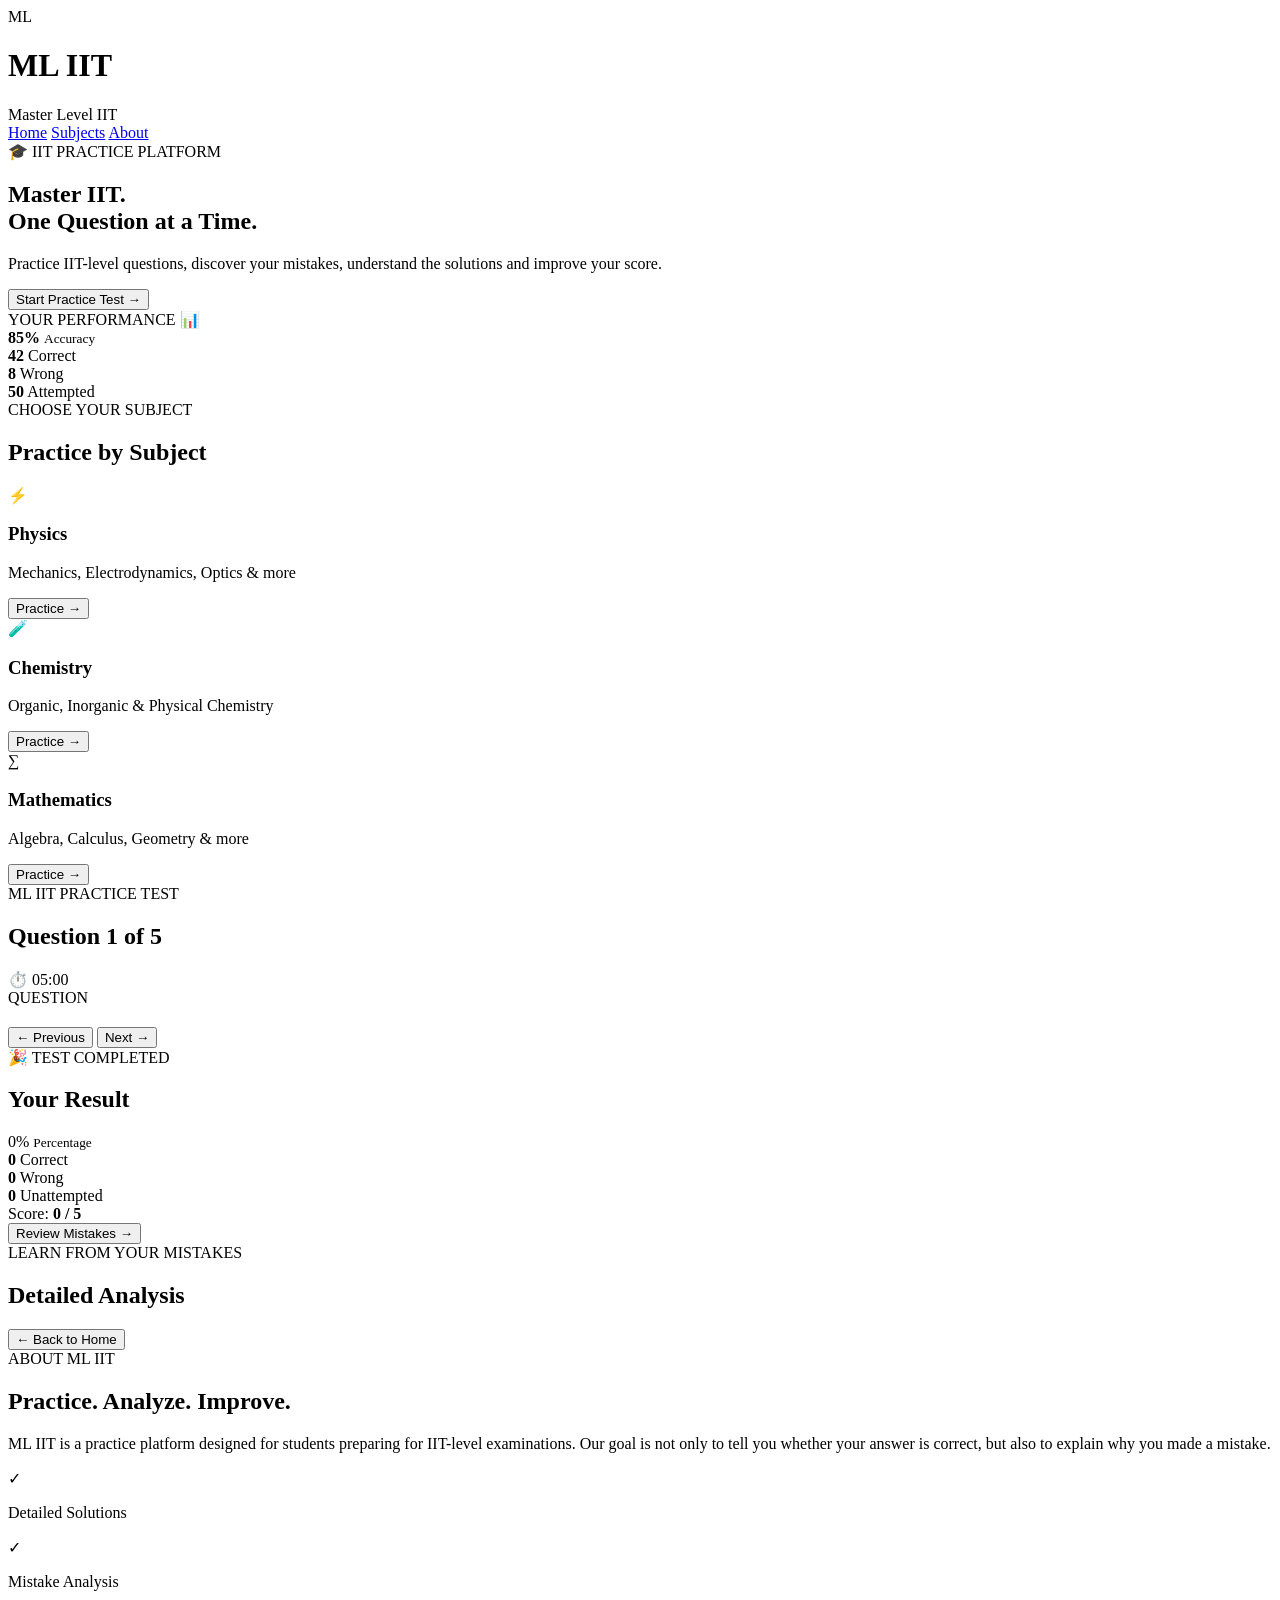
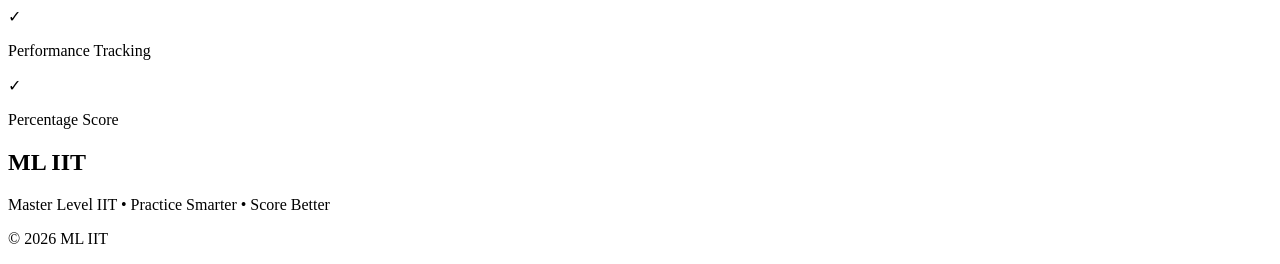
==== index.html @ 96965395 "Create index.html" ====
<!DOCTYPE html>
<html lang="en">
<head>
    <meta charset="UTF-8">
    <meta name="viewport" content="width=device-width, initial-scale=1.0">
    <title>ML IIT - Master Level IIT</title>
    <link rel="stylesheet" href="style.css">
</head>

<body>

<header>
    <div class="logo">
        <div class="logo-icon">ML</div>
        <div>
            <h1>ML IIT</h1>
            <span>Master Level IIT</span>
        </div>
    </div>

    <nav>
        <a href="#home">Home</a>
        <a href="#subjects">Subjects</a>
        <a href="#about">About</a>
    </nav>
</header>

<main>

    <!-- HOME -->
    <section id="home" class="hero">
        <div class="hero-text">
            <span class="badge">🎓 IIT PRACTICE PLATFORM</span>

            <h2>Master IIT.<br><span>One Question at a Time.</span></h2>

            <p>
                Practice IIT-level questions, discover your mistakes,
                understand the solutions and improve your score.
            </p>

            <button onclick="startTest()">Start Practice Test →</button>
        </div>

        <div class="hero-card">
            <div class="card-top">
                <span>YOUR PERFORMANCE</span>
                <span>📊</span>
            </div>

            <div class="score-circle">
                <strong>85%</strong>
                <small>Accuracy</small>
            </div>

            <div class="stats">
                <div>
                    <b>42</b>
                    <span>Correct</span>
                </div>
                <div>
                    <b>8</b>
                    <span>Wrong</span>
                </div>
                <div>
                    <b>50</b>
                    <span>Attempted</span>
                </div>
            </div>
        </div>
    </section>

    <!-- SUBJECTS -->
    <section id="subjects">
        <div class="section-title">
            <span>CHOOSE YOUR SUBJECT</span>
            <h2>Practice by Subject</h2>
        </div>

        <div class="subjects">

            <div class="subject-card physics" onclick="startTest()">
                <div class="subject-icon">⚡</div>
                <h3>Physics</h3>
                <p>Mechanics, Electrodynamics, Optics & more</p>
                <button>Practice →</button>
            </div>

            <div class="subject-card chemistry" onclick="startTest()">
                <div class="subject-icon">🧪</div>
                <h3>Chemistry</h3>
                <p>Organic, Inorganic & Physical Chemistry</p>
                <button>Practice →</button>
            </div>

            <div class="subject-card mathematics" onclick="startTest()">
                <div class="subject-icon">∑</div>
                <h3>Mathematics</h3>
                <p>Algebra, Calculus, Geometry & more</p>
                <button>Practice →</button>
            </div>

        </div>
    </section>

    <!-- TEST -->
    <section id="test" class="test-section hidden">

        <div class="test-header">
            <div>
                <span>ML IIT PRACTICE TEST</span>
                <h2 id="questionNumber">Question 1 of 5</h2>
            </div>

            <div class="timer">
                ⏱️ <span id="timer">05:00</span>
            </div>
        </div>

        <div class="progress">
            <div id="progressBar"></div>
        </div>

        <div class="question-box">

            <span class="question-tag">QUESTION</span>

            <h2 id="questionText"></h2>

            <div id="options"></div>

            <div class="test-buttons">
                <button id="previousBtn" onclick="previousQuestion()">
                    ← Previous
                </button>

                <button id="nextBtn" onclick="nextQuestion()">
                    Next →
                </button>
            </div>

        </div>

    </section>

    <!-- RESULT -->
    <section id="result" class="result-section hidden">

        <div class="result-card">

            <span class="badge">🎉 TEST COMPLETED</span>

            <h2>Your Result</h2>

            <div class="percentage">
                <span id="percentage">0%</span>
                <small>Percentage</small>
            </div>

            <div class="result-stats">

                <div class="correct">
                    <strong id="correctCount">0</strong>
                    <span>Correct</span>
                </div>

                <div class="wrong">
                    <strong id="wrongCount">0</strong>
                    <span>Wrong</span>
                </div>

                <div class="unattempted">
                    <strong id="unattemptedCount">0</strong>
                    <span>Unattempted</span>
                </div>

            </div>

            <div class="score">
                Score: <strong id="score">0 / 5</strong>
            </div>

            <button onclick="showReview()">Review Mistakes →</button>

        </div>

    </section>

    <!-- REVIEW -->
    <section id="review" class="review-section hidden">

        <div class="section-title">
            <span>LEARN FROM YOUR MISTAKES</span>
            <h2>Detailed Analysis</h2>
        </div>

        <div id="reviewContainer"></div>

        <button class="home-button" onclick="goHome()">
            ← Back to Home
        </button>

    </section>

    <!-- ABOUT -->
    <section id="about">

        <div class="about-box">

            <span class="badge">ABOUT ML IIT</span>

            <h2>Practice. Analyze. Improve.</h2>

            <p>
                ML IIT is a practice platform designed for students
                preparing for IIT-level examinations. Our goal is not
                only to tell you whether your answer is correct,
                but also to explain why you made a mistake.
            </p>

            <div class="features">

                <div>
                    <span>✓</span>
                    <p>Detailed Solutions</p>
                </div>

                <div>
                    <span>✓</span>
                    <p>Mistake Analysis</p>
                </div>

                <div>
                    <span>✓</span>
                    <p>Performance Tracking</p>
                </div>

                <div>
                    <span>✓</span>
                    <p>Percentage Score</p>
                </div>

            </div>

        </div>

    </section>

</main>

<footer>
    <h2>ML IIT</h2>
    <p>Master Level IIT • Practice Smarter • Score Better</p>
    <p>© 2026 ML IIT</p>
</footer>

<script src="script.js"></script>

</body>
</html>
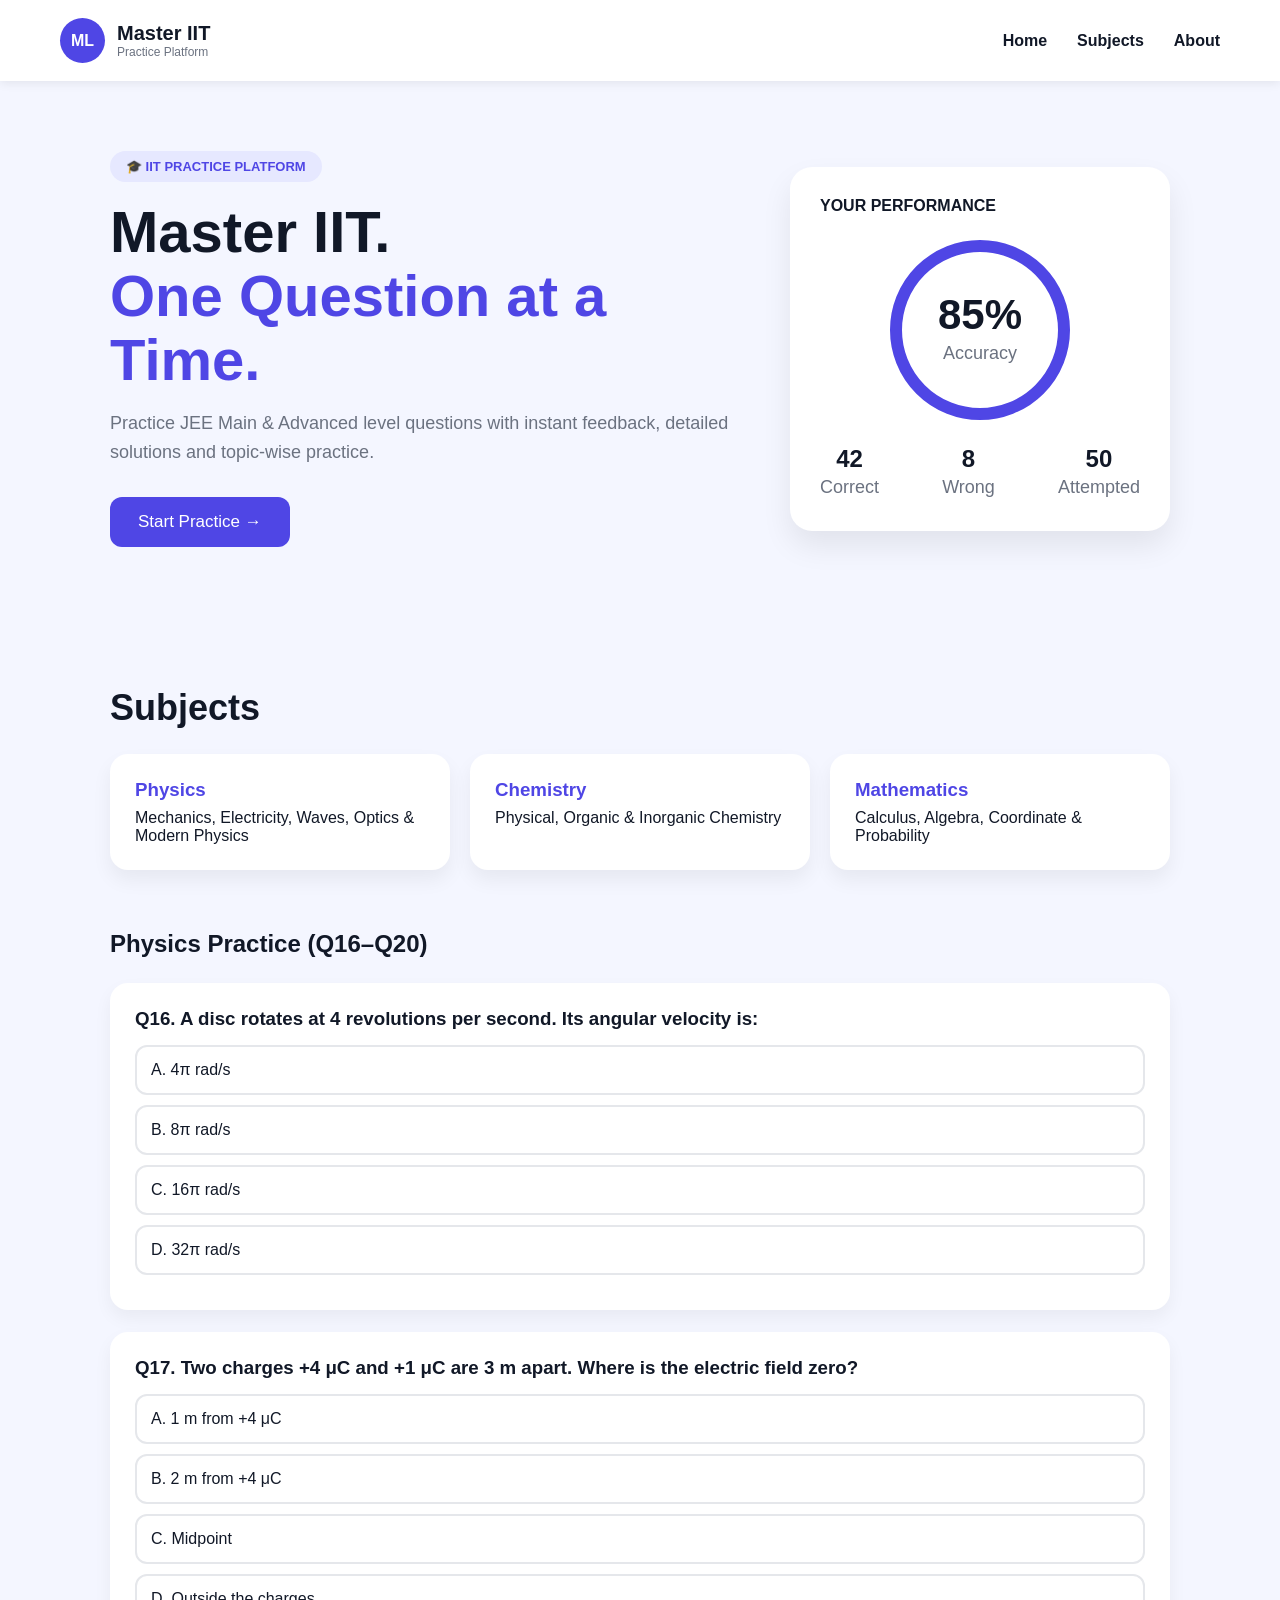
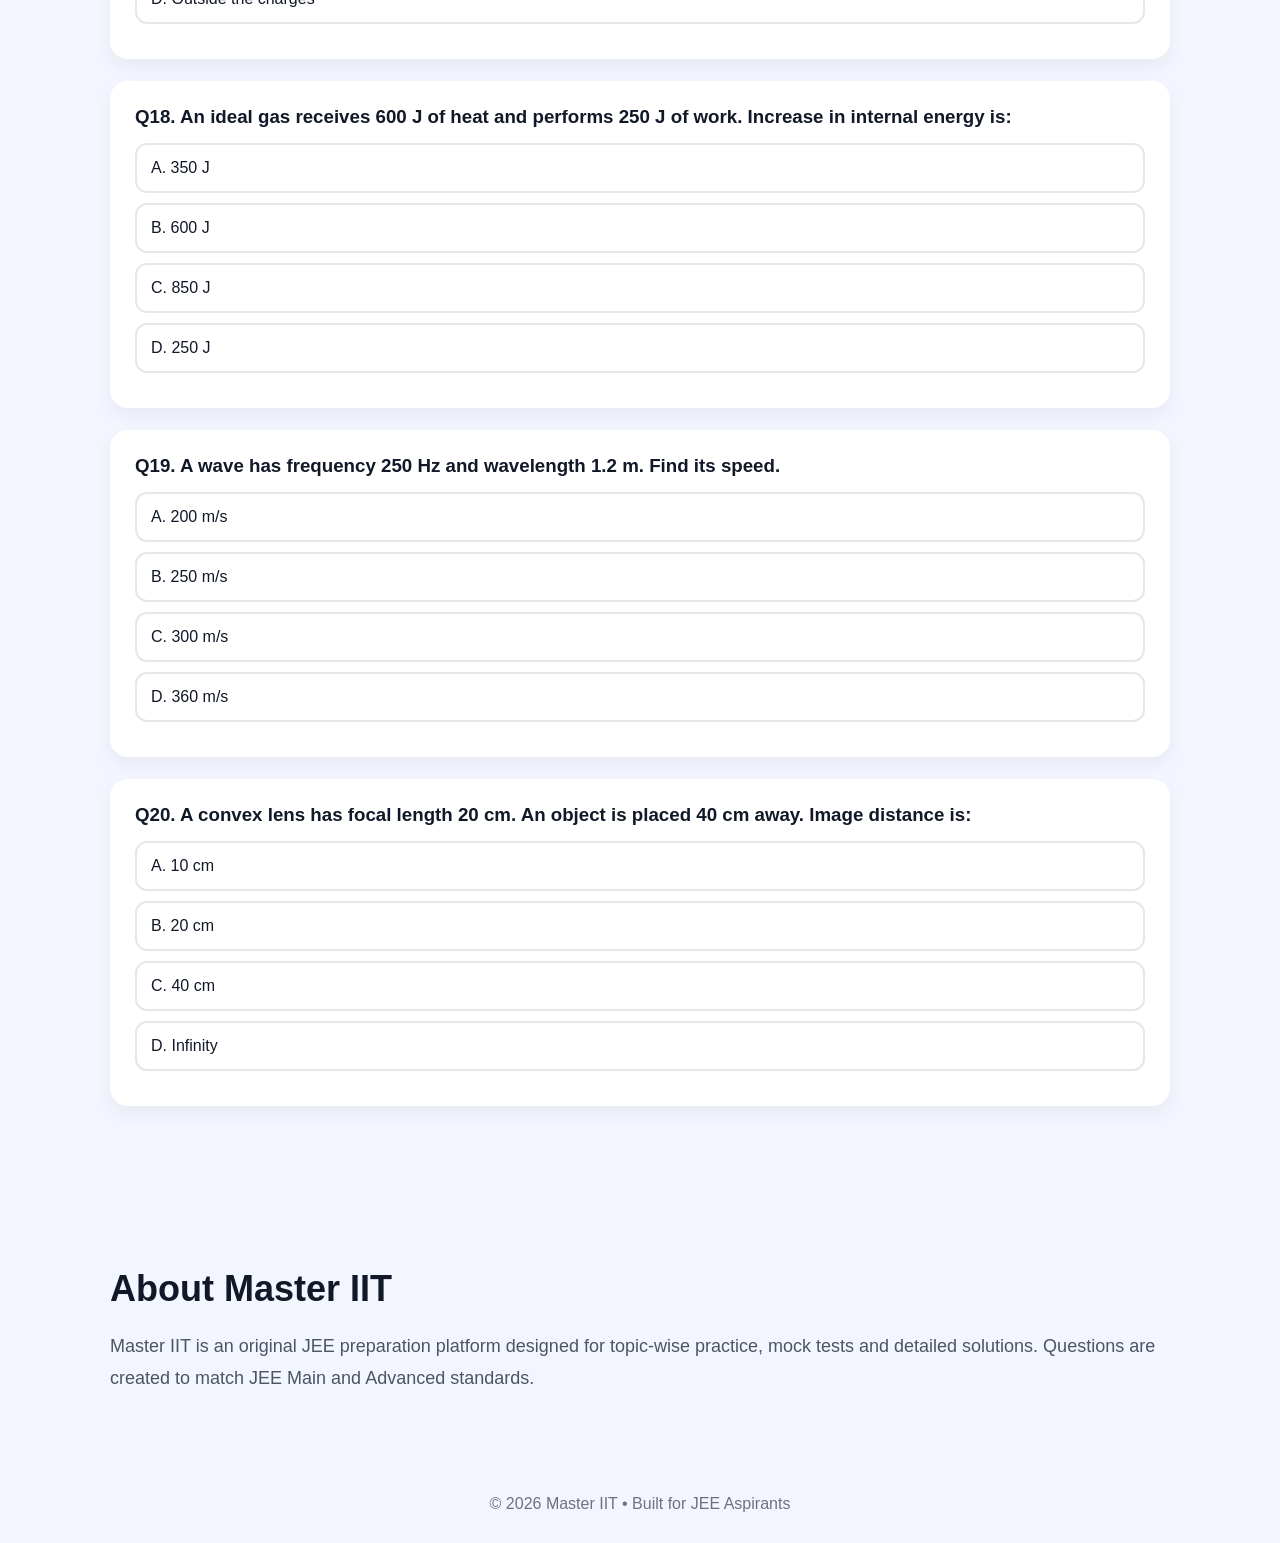
==== commit 0eb518de: "Update index.html" ====
--- a/index.html
+++ b/index.html
@@ -1,260 +1,438 @@
 <!DOCTYPE html>
 <html lang="en">
 <head>
-    <meta charset="UTF-8">
-    <meta name="viewport" content="width=device-width, initial-scale=1.0">
-    <title>ML IIT - Master Level IIT</title>
-    <link rel="stylesheet" href="style.css">
+<meta charset="UTF-8">
+<meta name="viewport" content="width=device-width, initial-scale=1.0">
+<title>Master IIT</title>
+
+<style>
+*{
+    margin:0;
+    padding:0;
+    box-sizing:border-box;
+    font-family:Arial,Helvetica,sans-serif;
+}
+
+html{
+    scroll-behavior:smooth;
+}
+
+body{
+    background:#f4f6ff;
+    color:#111827;
+}
+
+/* Navbar */
+header{
+    position:sticky;
+    top:0;
+    background:#fff;
+    z-index:1000;
+    box-shadow:0 2px 10px rgba(0,0,0,.08);
+}
+
+.navbar{
+    max-width:1200px;
+    margin:auto;
+    display:flex;
+    justify-content:space-between;
+    align-items:center;
+    padding:18px 20px;
+}
+
+.logo{
+    display:flex;
+    align-items:center;
+    gap:12px;
+}
+
+.circle{
+    width:45px;
+    height:45px;
+    border-radius:50%;
+    background:#4f46e5;
+    color:#fff;
+    display:flex;
+    justify-content:center;
+    align-items:center;
+    font-weight:bold;
+}
+
+.logo h2{
+    font-size:20px;
+}
+
+.logo p{
+    font-size:12px;
+    color:#6b7280;
+}
+
+nav{
+    display:flex;
+    gap:30px;
+}
+
+nav a{
+    text-decoration:none;
+    color:#111827;
+    font-weight:600;
+    transition:.3s;
+    cursor:pointer;
+}
+
+nav a:hover{
+    color:#4f46e5;
+}
+
+/* Sections */
+section{
+    max-width:1100px;
+    margin:auto;
+    padding:70px 20px;
+}
+
+.hero{
+    display:grid;
+    grid-template-columns:1fr 380px;
+    gap:50px;
+    align-items:center;
+}
+
+.badge{
+    display:inline-block;
+    background:#e6e8ff;
+    color:#4f46e5;
+    padding:8px 16px;
+    border-radius:30px;
+    font-size:13px;
+    font-weight:bold;
+}
+
+.hero h1{
+    font-size:58px;
+    margin:18px 0;
+    line-height:1.1;
+}
+
+.hero h1 span{
+    color:#4f46e5;
+}
+
+.hero p{
+    color:#6b7280;
+    font-size:18px;
+    line-height:1.6;
+}
+
+.btn{
+    margin-top:30px;
+    background:#4f46e5;
+    color:#fff;
+    border:none;
+    padding:15px 28px;
+    border-radius:12px;
+    font-size:17px;
+    cursor:pointer;
+}
+
+.card{
+    background:#fff;
+    border-radius:22px;
+    padding:30px;
+    box-shadow:0 15px 30px rgba(0,0,0,.08);
+}
+
+.progress{
+    width:180px;
+    height:180px;
+    border-radius:50%;
+    border:12px solid #4f46e5;
+    margin:25px auto;
+    display:flex;
+    justify-content:center;
+    align-items:center;
+    flex-direction:column;
+}
+
+.progress h2{
+    font-size:42px;
+}
+
+.stats{
+    display:flex;
+    justify-content:space-between;
+    text-align:center;
+}
+
+.stats b{
+    font-size:24px;
+}
+
+/* Subject Cards */
+.grid{
+    display:grid;
+    grid-template-columns:repeat(auto-fit,minmax(220px,1fr));
+    gap:20px;
+}
+
+.subject{
+    background:#fff;
+    padding:25px;
+    border-radius:18px;
+    box-shadow:0 10px 20px rgba(0,0,0,.06);
+    transition:.25s;
+}
+
+.subject:hover{
+    transform:translateY(-5px);
+}
+
+.subject h3{
+    color:#4f46e5;
+    margin-bottom:8px;
+}
+
+/* Questions */
+.question{
+    background:#fff;
+    padding:25px;
+    border-radius:18px;
+    margin-bottom:22px;
+    box-shadow:0 8px 18px rgba(0,0,0,.05);
+}
+
+.question h3{
+    margin-bottom:15px;
+}
+
+.option{
+    border:2px solid #e5e7eb;
+    padding:14px;
+    border-radius:12px;
+    margin:10px 0;
+    cursor:pointer;
+    transition:.25s;
+}
+
+.option:hover{
+    border-color:#4f46e5;
+    background:#eef2ff;
+}
+
+.correct{
+    background:#dcfce7 !important;
+    border-color:#16a34a !important;
+}
+
+.wrong{
+    background:#fee2e2 !important;
+    border-color:#dc2626 !important;
+}
+
+footer{
+    text-align:center;
+    padding:30px;
+    color:#6b7280;
+}
+
+@media(max-width:800px){
+.hero{
+grid-template-columns:1fr;
+}
+.hero h1{
+font-size:42px;
+}
+nav{
+gap:18px;
+font-size:14px;
+}
+}
+</style>
 </head>
-
 <body>
 
 <header>
-    <div class="logo">
-        <div class="logo-icon">ML</div>
-        <div>
-            <h1>ML IIT</h1>
-            <span>Master Level IIT</span>
-        </div>
-    </div>
-
-    <nav>
-        <a href="#home">Home</a>
-        <a href="#subjects">Subjects</a>
-        <a href="#about">About</a>
-    </nav>
+<div class="navbar">
+
+<div class="logo">
+<div class="circle">ML</div>
+<div>
+<h2>Master IIT</h2>
+<p>Practice Platform</p>
+</div>
+</div>
+
+<nav>
+<a href="#home">Home</a>
+<a href="#subjects">Subjects</a>
+<a href="#about">About</a>
+</nav>
+
+</div>
 </header>
 
-<main>
-
-    <!-- HOME -->
-    <section id="home" class="hero">
-        <div class="hero-text">
-            <span class="badge">🎓 IIT PRACTICE PLATFORM</span>
-
-            <h2>Master IIT.<br><span>One Question at a Time.</span></h2>
-
-            <p>
-                Practice IIT-level questions, discover your mistakes,
-                understand the solutions and improve your score.
-            </p>
-
-            <button onclick="startTest()">Start Practice Test →</button>
-        </div>
-
-        <div class="hero-card">
-            <div class="card-top">
-                <span>YOUR PERFORMANCE</span>
-                <span>📊</span>
-            </div>
-
-            <div class="score-circle">
-                <strong>85%</strong>
-                <small>Accuracy</small>
-            </div>
-
-            <div class="stats">
-                <div>
-                    <b>42</b>
-                    <span>Correct</span>
-                </div>
-                <div>
-                    <b>8</b>
-                    <span>Wrong</span>
-                </div>
-                <div>
-                    <b>50</b>
-                    <span>Attempted</span>
-                </div>
-            </div>
-        </div>
-    </section>
-
-    <!-- SUBJECTS -->
-    <section id="subjects">
-        <div class="section-title">
-            <span>CHOOSE YOUR SUBJECT</span>
-            <h2>Practice by Subject</h2>
-        </div>
-
-        <div class="subjects">
-
-            <div class="subject-card physics" onclick="startTest()">
-                <div class="subject-icon">⚡</div>
-                <h3>Physics</h3>
-                <p>Mechanics, Electrodynamics, Optics & more</p>
-                <button>Practice →</button>
-            </div>
-
-            <div class="subject-card chemistry" onclick="startTest()">
-                <div class="subject-icon">🧪</div>
-                <h3>Chemistry</h3>
-                <p>Organic, Inorganic & Physical Chemistry</p>
-                <button>Practice →</button>
-            </div>
-
-            <div class="subject-card mathematics" onclick="startTest()">
-                <div class="subject-icon">∑</div>
-                <h3>Mathematics</h3>
-                <p>Algebra, Calculus, Geometry & more</p>
-                <button>Practice →</button>
-            </div>
-
-        </div>
-    </section>
-
-    <!-- TEST -->
-    <section id="test" class="test-section hidden">
-
-        <div class="test-header">
-            <div>
-                <span>ML IIT PRACTICE TEST</span>
-                <h2 id="questionNumber">Question 1 of 5</h2>
-            </div>
-
-            <div class="timer">
-                ⏱️ <span id="timer">05:00</span>
-            </div>
-        </div>
-
-        <div class="progress">
-            <div id="progressBar"></div>
-        </div>
-
-        <div class="question-box">
-
-            <span class="question-tag">QUESTION</span>
-
-            <h2 id="questionText"></h2>
-
-            <div id="options"></div>
-
-            <div class="test-buttons">
-                <button id="previousBtn" onclick="previousQuestion()">
-                    ← Previous
-                </button>
-
-                <button id="nextBtn" onclick="nextQuestion()">
-                    Next →
-                </button>
-            </div>
-
-        </div>
-
-    </section>
-
-    <!-- RESULT -->
-    <section id="result" class="result-section hidden">
-
-        <div class="result-card">
-
-            <span class="badge">🎉 TEST COMPLETED</span>
-
-            <h2>Your Result</h2>
-
-            <div class="percentage">
-                <span id="percentage">0%</span>
-                <small>Percentage</small>
-            </div>
-
-            <div class="result-stats">
-
-                <div class="correct">
-                    <strong id="correctCount">0</strong>
-                    <span>Correct</span>
-                </div>
-
-                <div class="wrong">
-                    <strong id="wrongCount">0</strong>
-                    <span>Wrong</span>
-                </div>
-
-                <div class="unattempted">
-                    <strong id="unattemptedCount">0</strong>
-                    <span>Unattempted</span>
-                </div>
-
-            </div>
-
-            <div class="score">
-                Score: <strong id="score">0 / 5</strong>
-            </div>
-
-            <button onclick="showReview()">Review Mistakes →</button>
-
-        </div>
-
-    </section>
-
-    <!-- REVIEW -->
-    <section id="review" class="review-section hidden">
-
-        <div class="section-title">
-            <span>LEARN FROM YOUR MISTAKES</span>
-            <h2>Detailed Analysis</h2>
-        </div>
-
-        <div id="reviewContainer"></div>
-
-        <button class="home-button" onclick="goHome()">
-            ← Back to Home
-        </button>
-
-    </section>
-
-    <!-- ABOUT -->
-    <section id="about">
-
-        <div class="about-box">
-
-            <span class="badge">ABOUT ML IIT</span>
-
-            <h2>Practice. Analyze. Improve.</h2>
-
-            <p>
-                ML IIT is a practice platform designed for students
-                preparing for IIT-level examinations. Our goal is not
-                only to tell you whether your answer is correct,
-                but also to explain why you made a mistake.
-            </p>
-
-            <div class="features">
-
-                <div>
-                    <span>✓</span>
-                    <p>Detailed Solutions</p>
-                </div>
-
-                <div>
-                    <span>✓</span>
-                    <p>Mistake Analysis</p>
-                </div>
-
-                <div>
-                    <span>✓</span>
-                    <p>Performance Tracking</p>
-                </div>
-
-                <div>
-                    <span>✓</span>
-                    <p>Percentage Score</p>
-                </div>
-
-            </div>
-
-        </div>
-
-    </section>
-
-</main>
+<!-- HOME -->
+<section id="home">
+
+<div class="hero">
+
+<div>
+<div class="badge">🎓 IIT PRACTICE PLATFORM</div>
+
+<h1>Master IIT.<br><span>One Question at a Time.</span></h1>
+
+<p>
+Practice JEE Main & Advanced level questions with instant feedback,
+detailed solutions and topic-wise practice.
+</p>
+
+<button class="btn" onclick="document.getElementById('subjects').scrollIntoView()">Start Practice →</button>
+</div>
+
+<div class="card">
+
+<h4>YOUR PERFORMANCE</h4>
+
+<div class="progress">
+<h2>85%</h2>
+<p>Accuracy</p>
+</div>
+
+<div class="stats">
+<div>
+<b>42</b>
+<p>Correct</p>
+</div>
+
+<div>
+<b>8</b>
+<p>Wrong</p>
+</div>
+
+<div>
+<b>50</b>
+<p>Attempted</p>
+</div>
+</div>
+
+</div>
+</div>
+</section>
+
+<!-- SUBJECTS -->
+<section id="subjects">
+
+<h2 style="font-size:36px;margin-bottom:25px;">Subjects</h2>
+
+<div class="grid">
+
+<div class="subject">
+<h3>Physics</h3>
+<p>Mechanics, Electricity, Waves, Optics & Modern Physics</p>
+</div>
+
+<div class="subject">
+<h3>Chemistry</h3>
+<p>Physical, Organic & Inorganic Chemistry</p>
+</div>
+
+<div class="subject">
+<h3>Mathematics</h3>
+<p>Calculus, Algebra, Coordinate & Probability</p>
+</div>
+
+</div>
+
+<h2 style="margin:60px 0 25px;">Physics Practice (Q16–Q20)</h2>
+
+<div id="quiz"></div>
+
+</section>
+
+<!-- ABOUT -->
+<section id="about">
+
+<h2 style="font-size:36px;margin-bottom:20px;">About Master IIT</h2>
+
+<p style="font-size:18px;color:#4b5563;line-height:1.8;">
+Master IIT is an original JEE preparation platform designed for topic-wise
+practice, mock tests and detailed solutions. Questions are created to match
+JEE Main and Advanced standards.
+</p>
+
+</section>
 
 <footer>
-    <h2>ML IIT</h2>
-    <p>Master Level IIT • Practice Smarter • Score Better</p>
-    <p>© 2026 ML IIT</p>
+© 2026 Master IIT • Built for JEE Aspirants
 </footer>
 
-<script src="script.js"></script>
+<script>
+const questions=[
+{
+q:"Q16. A disc rotates at 4 revolutions per second. Its angular velocity is:",
+a:["4π rad/s","8π rad/s","16π rad/s","32π rad/s"],
+c:1
+},
+{
+q:"Q17. Two charges +4 μC and +1 μC are 3 m apart. Where is the electric field zero?",
+a:["1 m from +4 μC","2 m from +4 μC","Midpoint","Outside the charges"],
+c:1
+},
+{
+q:"Q18. An ideal gas receives 600 J of heat and performs 250 J of work. Increase in internal energy is:",
+a:["350 J","600 J","850 J","250 J"],
+c:0
+},
+{
+q:"Q19. A wave has frequency 250 Hz and wavelength 1.2 m. Find its speed.",
+a:["200 m/s","250 m/s","300 m/s","360 m/s"],
+c:2
+},
+{
+q:"Q20. A convex lens has focal length 20 cm. An object is placed 40 cm away. Image distance is:",
+a:["10 cm","20 cm","40 cm","Infinity"],
+c:2
+}
+];
+
+const quiz=document.getElementById("quiz");
+
+questions.forEach((item,index)=>{
+
+const box=document.createElement("div");
+box.className="question";
+
+let html=`<h3>${item.q}</h3>`;
+
+item.a.forEach((opt,i)=>{
+html+=`
+<div class="option" onclick="check(this,${i},${item.c})">
+${String.fromCharCode(65+i)}. ${opt}
+</div>`;
+});
+
+box.innerHTML=html;
+quiz.appendChild(box);
+
+});
+
+function check(el,selected,correct){
+
+const all=el.parentElement.querySelectorAll(".option");
+
+all.forEach(x=>{
+x.style.pointerEvents="none";
+});
+
+if(selected===correct){
+el.classList.add("correct");
+}
+else{
+el.classList.add("wrong");
+all[correct].classList.add("correct");
+}
+}
+</script>
 
 </body>
 </html>
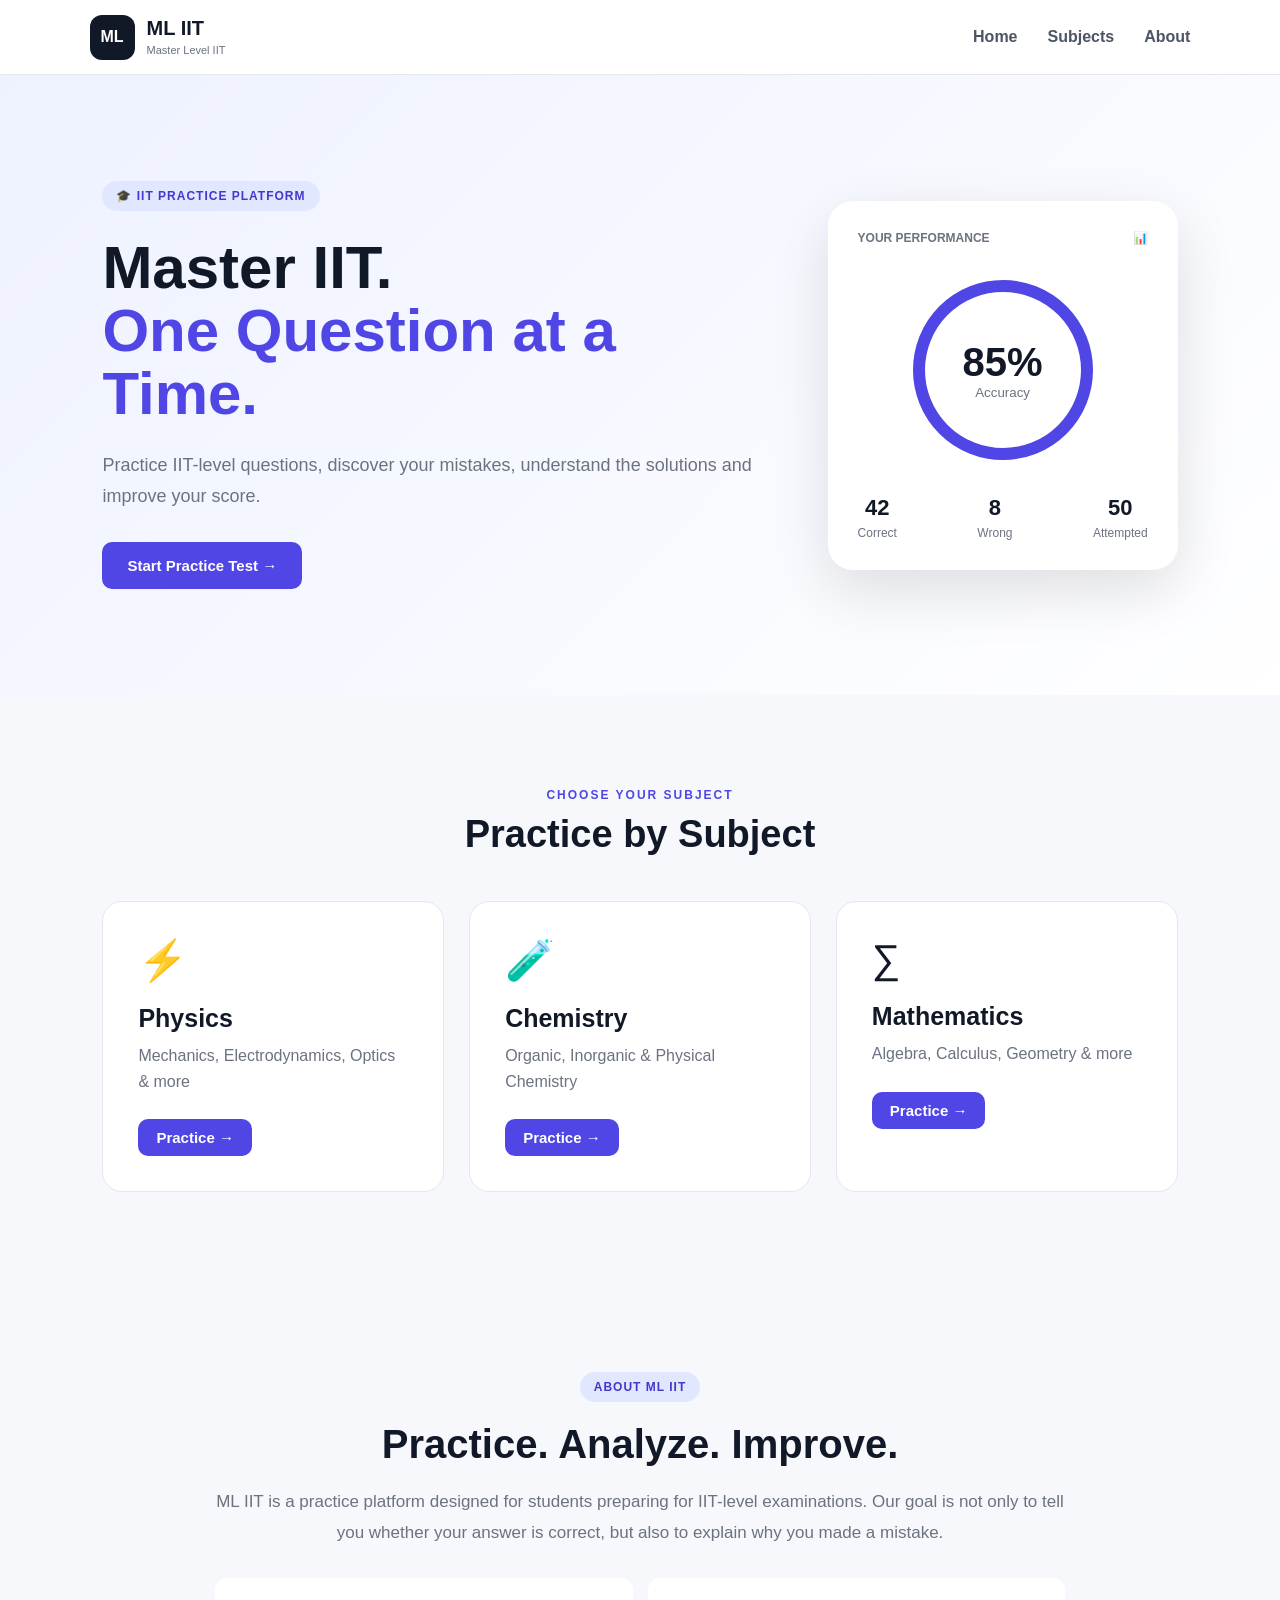
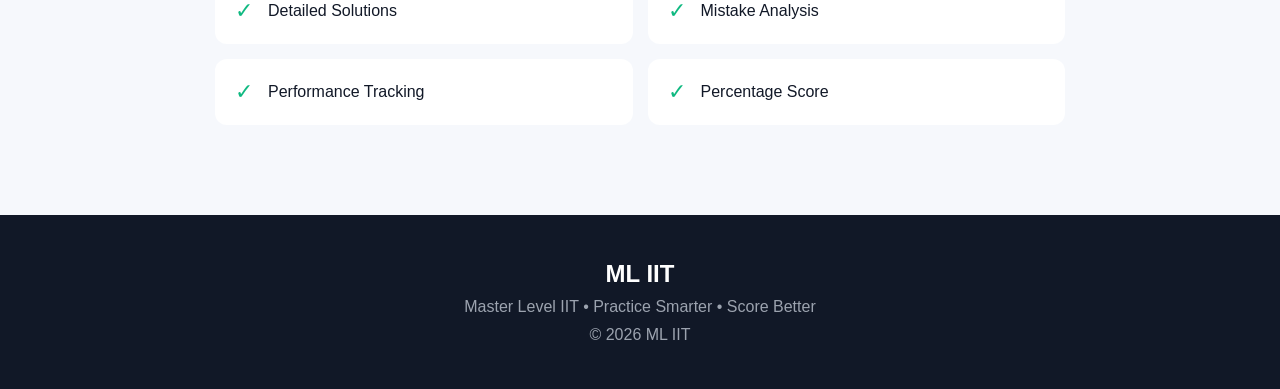
==== commit 1133012e: "Update index.html" ====
--- a/index.html
+++ b/index.html
@@ -1,438 +1,260 @@
 <!DOCTYPE html>
 <html lang="en">
 <head>
-<meta charset="UTF-8">
-<meta name="viewport" content="width=device-width, initial-scale=1.0">
-<title>Master IIT</title>
-
-<style>
-*{
-    margin:0;
-    padding:0;
-    box-sizing:border-box;
-    font-family:Arial,Helvetica,sans-serif;
-}
-
-html{
-    scroll-behavior:smooth;
-}
-
-body{
-    background:#f4f6ff;
-    color:#111827;
-}
-
-/* Navbar */
-header{
-    position:sticky;
-    top:0;
-    background:#fff;
-    z-index:1000;
-    box-shadow:0 2px 10px rgba(0,0,0,.08);
-}
-
-.navbar{
-    max-width:1200px;
-    margin:auto;
-    display:flex;
-    justify-content:space-between;
-    align-items:center;
-    padding:18px 20px;
-}
-
-.logo{
-    display:flex;
-    align-items:center;
-    gap:12px;
-}
-
-.circle{
-    width:45px;
-    height:45px;
-    border-radius:50%;
-    background:#4f46e5;
-    color:#fff;
-    display:flex;
-    justify-content:center;
-    align-items:center;
-    font-weight:bold;
-}
-
-.logo h2{
-    font-size:20px;
-}
-
-.logo p{
-    font-size:12px;
-    color:#6b7280;
-}
-
-nav{
-    display:flex;
-    gap:30px;
-}
-
-nav a{
-    text-decoration:none;
-    color:#111827;
-    font-weight:600;
-    transition:.3s;
-    cursor:pointer;
-}
-
-nav a:hover{
-    color:#4f46e5;
-}
-
-/* Sections */
-section{
-    max-width:1100px;
-    margin:auto;
-    padding:70px 20px;
-}
-
-.hero{
-    display:grid;
-    grid-template-columns:1fr 380px;
-    gap:50px;
-    align-items:center;
-}
-
-.badge{
-    display:inline-block;
-    background:#e6e8ff;
-    color:#4f46e5;
-    padding:8px 16px;
-    border-radius:30px;
-    font-size:13px;
-    font-weight:bold;
-}
-
-.hero h1{
-    font-size:58px;
-    margin:18px 0;
-    line-height:1.1;
-}
-
-.hero h1 span{
-    color:#4f46e5;
-}
-
-.hero p{
-    color:#6b7280;
-    font-size:18px;
-    line-height:1.6;
-}
-
-.btn{
-    margin-top:30px;
-    background:#4f46e5;
-    color:#fff;
-    border:none;
-    padding:15px 28px;
-    border-radius:12px;
-    font-size:17px;
-    cursor:pointer;
-}
-
-.card{
-    background:#fff;
-    border-radius:22px;
-    padding:30px;
-    box-shadow:0 15px 30px rgba(0,0,0,.08);
-}
-
-.progress{
-    width:180px;
-    height:180px;
-    border-radius:50%;
-    border:12px solid #4f46e5;
-    margin:25px auto;
-    display:flex;
-    justify-content:center;
-    align-items:center;
-    flex-direction:column;
-}
-
-.progress h2{
-    font-size:42px;
-}
-
-.stats{
-    display:flex;
-    justify-content:space-between;
-    text-align:center;
-}
-
-.stats b{
-    font-size:24px;
-}
-
-/* Subject Cards */
-.grid{
-    display:grid;
-    grid-template-columns:repeat(auto-fit,minmax(220px,1fr));
-    gap:20px;
-}
-
-.subject{
-    background:#fff;
-    padding:25px;
-    border-radius:18px;
-    box-shadow:0 10px 20px rgba(0,0,0,.06);
-    transition:.25s;
-}
-
-.subject:hover{
-    transform:translateY(-5px);
-}
-
-.subject h3{
-    color:#4f46e5;
-    margin-bottom:8px;
-}
-
-/* Questions */
-.question{
-    background:#fff;
-    padding:25px;
-    border-radius:18px;
-    margin-bottom:22px;
-    box-shadow:0 8px 18px rgba(0,0,0,.05);
-}
-
-.question h3{
-    margin-bottom:15px;
-}
-
-.option{
-    border:2px solid #e5e7eb;
-    padding:14px;
-    border-radius:12px;
-    margin:10px 0;
-    cursor:pointer;
-    transition:.25s;
-}
-
-.option:hover{
-    border-color:#4f46e5;
-    background:#eef2ff;
-}
-
-.correct{
-    background:#dcfce7 !important;
-    border-color:#16a34a !important;
-}
-
-.wrong{
-    background:#fee2e2 !important;
-    border-color:#dc2626 !important;
-}
-
-footer{
-    text-align:center;
-    padding:30px;
-    color:#6b7280;
-}
-
-@media(max-width:800px){
-.hero{
-grid-template-columns:1fr;
-}
-.hero h1{
-font-size:42px;
-}
-nav{
-gap:18px;
-font-size:14px;
-}
-}
-</style>
+    <meta charset="UTF-8">
+    <meta name="viewport" content="width=device-width, initial-scale=1.0">
+    <title>ML IIT - Master Level IIT</title>
+    <link rel="stylesheet" href="style.css">
 </head>
+
 <body>
 
 <header>
-<div class="navbar">
-
-<div class="logo">
-<div class="circle">ML</div>
-<div>
-<h2>Master IIT</h2>
-<p>Practice Platform</p>
-</div>
-</div>
-
-<nav>
-<a href="#home">Home</a>
-<a href="#subjects">Subjects</a>
-<a href="#about">About</a>
-</nav>
-
-</div>
+    <div class="logo">
+        <div class="logo-icon">ML</div>
+        <div>
+            <h1>ML IIT</h1>
+            <span>Master Level IIT</span>
+        </div>
+    </div>
+
+    <nav>
+        <a href="#home">Home</a>
+        <a href="#subjects">Subjects</a>
+        <a href="#about">About</a>
+    </nav>
 </header>
 
-<!-- HOME -->
-<section id="home">
-
-<div class="hero">
-
-<div>
-<div class="badge">🎓 IIT PRACTICE PLATFORM</div>
-
-<h1>Master IIT.<br><span>One Question at a Time.</span></h1>
-
-<p>
-Practice JEE Main & Advanced level questions with instant feedback,
-detailed solutions and topic-wise practice.
-</p>
-
-<button class="btn" onclick="document.getElementById('subjects').scrollIntoView()">Start Practice →</button>
-</div>
-
-<div class="card">
-
-<h4>YOUR PERFORMANCE</h4>
-
-<div class="progress">
-<h2>85%</h2>
-<p>Accuracy</p>
-</div>
-
-<div class="stats">
-<div>
-<b>42</b>
-<p>Correct</p>
-</div>
-
-<div>
-<b>8</b>
-<p>Wrong</p>
-</div>
-
-<div>
-<b>50</b>
-<p>Attempted</p>
-</div>
-</div>
-
-</div>
-</div>
-</section>
-
-<!-- SUBJECTS -->
-<section id="subjects">
-
-<h2 style="font-size:36px;margin-bottom:25px;">Subjects</h2>
-
-<div class="grid">
-
-<div class="subject">
-<h3>Physics</h3>
-<p>Mechanics, Electricity, Waves, Optics & Modern Physics</p>
-</div>
-
-<div class="subject">
-<h3>Chemistry</h3>
-<p>Physical, Organic & Inorganic Chemistry</p>
-</div>
-
-<div class="subject">
-<h3>Mathematics</h3>
-<p>Calculus, Algebra, Coordinate & Probability</p>
-</div>
-
-</div>
-
-<h2 style="margin:60px 0 25px;">Physics Practice (Q16–Q20)</h2>
-
-<div id="quiz"></div>
-
-</section>
-
-<!-- ABOUT -->
-<section id="about">
-
-<h2 style="font-size:36px;margin-bottom:20px;">About Master IIT</h2>
-
-<p style="font-size:18px;color:#4b5563;line-height:1.8;">
-Master IIT is an original JEE preparation platform designed for topic-wise
-practice, mock tests and detailed solutions. Questions are created to match
-JEE Main and Advanced standards.
-</p>
-
-</section>
+<main>
+
+    <!-- HOME -->
+    <section id="home" class="hero">
+        <div class="hero-text">
+            <span class="badge">🎓 IIT PRACTICE PLATFORM</span>
+
+            <h2>Master IIT.<br><span>One Question at a Time.</span></h2>
+
+            <p>
+                Practice IIT-level questions, discover your mistakes,
+                understand the solutions and improve your score.
+            </p>
+
+            <button onclick="startTest()">Start Practice Test →</button>
+        </div>
+
+        <div class="hero-card">
+            <div class="card-top">
+                <span>YOUR PERFORMANCE</span>
+                <span>📊</span>
+            </div>
+
+            <div class="score-circle">
+                <strong>85%</strong>
+                <small>Accuracy</small>
+            </div>
+
+            <div class="stats">
+                <div>
+                    <b>42</b>
+                    <span>Correct</span>
+                </div>
+                <div>
+                    <b>8</b>
+                    <span>Wrong</span>
+                </div>
+                <div>
+                    <b>50</b>
+                    <span>Attempted</span>
+                </div>
+            </div>
+        </div>
+    </section>
+
+    <!-- SUBJECTS -->
+    <section id="subjects">
+        <div class="section-title">
+            <span>CHOOSE YOUR SUBJECT</span>
+            <h2>Practice by Subject</h2>
+        </div>
+
+        <div class="subjects">
+
+            <div class="subject-card physics" onclick="startTest()">
+                <div class="subject-icon">⚡</div>
+                <h3>Physics</h3>
+                <p>Mechanics, Electrodynamics, Optics & more</p>
+                <button>Practice →</button>
+            </div>
+
+            <div class="subject-card chemistry" onclick="startTest()">
+                <div class="subject-icon">🧪</div>
+                <h3>Chemistry</h3>
+                <p>Organic, Inorganic & Physical Chemistry</p>
+                <button>Practice →</button>
+            </div>
+
+            <div class="subject-card mathematics" onclick="startTest()">
+                <div class="subject-icon">∑</div>
+                <h3>Mathematics</h3>
+                <p>Algebra, Calculus, Geometry & more</p>
+                <button>Practice →</button>
+            </div>
+
+        </div>
+    </section>
+
+    <!-- TEST -->
+    <section id="test" class="test-section hidden">
+
+        <div class="test-header">
+            <div>
+                <span>ML IIT PRACTICE TEST</span>
+                <h2 id="questionNumber">Question 1 of 5</h2>
+            </div>
+
+            <div class="timer">
+                ⏱️ <span id="timer">05:00</span>
+            </div>
+        </div>
+
+        <div class="progress">
+            <div id="progressBar"></div>
+        </div>
+
+        <div class="question-box">
+
+            <span class="question-tag">QUESTION</span>
+
+            <h2 id="questionText"></h2>
+
+            <div id="options"></div>
+
+            <div class="test-buttons">
+                <button id="previousBtn" onclick="previousQuestion()">
+                    ← Previous
+                </button>
+
+                <button id="nextBtn" onclick="nextQuestion()">
+                    Next →
+                </button>
+            </div>
+
+        </div>
+
+    </section>
+
+    <!-- RESULT -->
+    <section id="result" class="result-section hidden">
+
+        <div class="result-card">
+
+            <span class="badge">🎉 TEST COMPLETED</span>
+
+            <h2>Your Result</h2>
+
+            <div class="percentage">
+                <span id="percentage">0%</span>
+                <small>Percentage</small>
+            </div>
+
+            <div class="result-stats">
+
+                <div class="correct">
+                    <strong id="correctCount">0</strong>
+                    <span>Correct</span>
+                </div>
+
+                <div class="wrong">
+                    <strong id="wrongCount">0</strong>
+                    <span>Wrong</span>
+                </div>
+
+                <div class="unattempted">
+                    <strong id="unattemptedCount">0</strong>
+                    <span>Unattempted</span>
+                </div>
+
+            </div>
+
+            <div class="score">
+                Score: <strong id="score">0 / 5</strong>
+            </div>
+
+            <button onclick="showReview()">Review Mistakes →</button>
+
+        </div>
+
+    </section>
+
+    <!-- REVIEW -->
+    <section id="review" class="review-section hidden">
+
+        <div class="section-title">
+            <span>LEARN FROM YOUR MISTAKES</span>
+            <h2>Detailed Analysis</h2>
+        </div>
+
+        <div id="reviewContainer"></div>
+
+        <button class="home-button" onclick="goHome()">
+            ← Back to Home
+        </button>
+
+    </section>
+
+    <!-- ABOUT -->
+    <section id="about">
+
+        <div class="about-box">
+
+            <span class="badge">ABOUT ML IIT</span>
+
+            <h2>Practice. Analyze. Improve.</h2>
+
+            <p>
+                ML IIT is a practice platform designed for students
+                preparing for IIT-level examinations. Our goal is not
+                only to tell you whether your answer is correct,
+                but also to explain why you made a mistake.
+            </p>
+
+            <div class="features">
+
+                <div>
+                    <span>✓</span>
+                    <p>Detailed Solutions</p>
+                </div>
+
+                <div>
+                    <span>✓</span>
+                    <p>Mistake Analysis</p>
+                </div>
+
+                <div>
+                    <span>✓</span>
+                    <p>Performance Tracking</p>
+                </div>
+
+                <div>
+                    <span>✓</span>
+                    <p>Percentage Score</p>
+                </div>
+
+            </div>
+
+        </div>
+
+    </section>
+
+</main>
 
 <footer>
-© 2026 Master IIT • Built for JEE Aspirants
+    <h2>ML IIT</h2>
+    <p>Master Level IIT • Practice Smarter • Score Better</p>
+    <p>© 2026 ML IIT</p>
 </footer>
 
-<script>
-const questions=[
-{
-q:"Q16. A disc rotates at 4 revolutions per second. Its angular velocity is:",
-a:["4π rad/s","8π rad/s","16π rad/s","32π rad/s"],
-c:1
-},
-{
-q:"Q17. Two charges +4 μC and +1 μC are 3 m apart. Where is the electric field zero?",
-a:["1 m from +4 μC","2 m from +4 μC","Midpoint","Outside the charges"],
-c:1
-},
-{
-q:"Q18. An ideal gas receives 600 J of heat and performs 250 J of work. Increase in internal energy is:",
-a:["350 J","600 J","850 J","250 J"],
-c:0
-},
-{
-q:"Q19. A wave has frequency 250 Hz and wavelength 1.2 m. Find its speed.",
-a:["200 m/s","250 m/s","300 m/s","360 m/s"],
-c:2
-},
-{
-q:"Q20. A convex lens has focal length 20 cm. An object is placed 40 cm away. Image distance is:",
-a:["10 cm","20 cm","40 cm","Infinity"],
-c:2
-}
-];
-
-const quiz=document.getElementById("quiz");
-
-questions.forEach((item,index)=>{
-
-const box=document.createElement("div");
-box.className="question";
-
-let html=`<h3>${item.q}</h3>`;
-
-item.a.forEach((opt,i)=>{
-html+=`
-<div class="option" onclick="check(this,${i},${item.c})">
-${String.fromCharCode(65+i)}. ${opt}
-</div>`;
-});
-
-box.innerHTML=html;
-quiz.appendChild(box);
-
-});
-
-function check(el,selected,correct){
-
-const all=el.parentElement.querySelectorAll(".option");
-
-all.forEach(x=>{
-x.style.pointerEvents="none";
-});
-
-if(selected===correct){
-el.classList.add("correct");
-}
-else{
-el.classList.add("wrong");
-all[correct].classList.add("correct");
-}
-}
-</script>
+<script src="script.js"></script>
 
 </body>
 </html>
--- a/style.css
+++ b/style.css
@@ -0,0 +1,574 @@
+* {
+    margin: 0;
+    padding: 0;
+    box-sizing: border-box;
+}
+
+html {
+    scroll-behavior: smooth;
+}
+
+body {
+    font-family: Arial, Helvetica, sans-serif;
+    background: #f6f8fc;
+    color: #111827;
+}
+
+header {
+    height: 75px;
+    background: white;
+    display: flex;
+    align-items: center;
+    justify-content: space-between;
+    padding: 0 7%;
+    border-bottom: 1px solid #e5e7eb;
+    position: sticky;
+    top: 0;
+    z-index: 100;
+}
+
+.logo {
+    display: flex;
+    align-items: center;
+    gap: 12px;
+}
+
+.logo-icon {
+    width: 45px;
+    height: 45px;
+    background: #111827;
+    color: white;
+    display: flex;
+    align-items: center;
+    justify-content: center;
+    border-radius: 12px;
+    font-weight: bold;
+}
+
+.logo h1 {
+    font-size: 20px;
+}
+
+.logo span {
+    font-size: 11px;
+    color: #6b7280;
+}
+
+nav {
+    display: flex;
+    gap: 30px;
+}
+
+nav a {
+    text-decoration: none;
+    color: #4b5563;
+    font-weight: 600;
+}
+
+nav a:hover {
+    color: #111827;
+}
+
+.hero {
+    min-height: 620px;
+    padding: 90px 8%;
+    display: flex;
+    align-items: center;
+    justify-content: space-between;
+    gap: 60px;
+    background: linear-gradient(135deg, #eef2ff, #ffffff);
+}
+
+.hero-text {
+    max-width: 650px;
+}
+
+.badge {
+    display: inline-block;
+    background: #e0e7ff;
+    color: #4338ca;
+    padding: 8px 14px;
+    border-radius: 30px;
+    font-size: 12px;
+    font-weight: bold;
+    letter-spacing: 1px;
+}
+
+.hero h2 {
+    font-size: 60px;
+    line-height: 1.05;
+    margin: 25px 0;
+}
+
+.hero h2 span {
+    color: #4f46e5;
+}
+
+.hero p {
+    font-size: 18px;
+    line-height: 1.7;
+    color: #6b7280;
+    margin-bottom: 30px;
+}
+
+button {
+    border: none;
+    background: #4f46e5;
+    color: white;
+    padding: 15px 25px;
+    border-radius: 10px;
+    font-size: 15px;
+    font-weight: bold;
+    cursor: pointer;
+    transition: 0.2s;
+}
+
+button:hover {
+    transform: translateY(-2px);
+    background: #4338ca;
+}
+
+.hero-card {
+    width: 350px;
+    background: white;
+    padding: 30px;
+    border-radius: 25px;
+    box-shadow: 0 20px 60px rgba(0,0,0,0.12);
+}
+
+.card-top {
+    display: flex;
+    justify-content: space-between;
+    font-size: 12px;
+    color: #6b7280;
+    font-weight: bold;
+}
+
+.score-circle {
+    width: 180px;
+    height: 180px;
+    margin: 35px auto;
+    border-radius: 50%;
+    border: 12px solid #4f46e5;
+    display: flex;
+    flex-direction: column;
+    align-items: center;
+    justify-content: center;
+}
+
+.score-circle strong {
+    font-size: 40px;
+}
+
+.score-circle small {
+    color: #6b7280;
+}
+
+.stats {
+    display: flex;
+    justify-content: space-between;
+    text-align: center;
+}
+
+.stats div {
+    display: flex;
+    flex-direction: column;
+    gap: 5px;
+}
+
+.stats b {
+    font-size: 22px;
+}
+
+.stats span {
+    color: #6b7280;
+    font-size: 12px;
+}
+
+section {
+    padding: 90px 8%;
+}
+
+.section-title {
+    text-align: center;
+    margin-bottom: 45px;
+}
+
+.section-title span {
+    color: #4f46e5;
+    font-size: 12px;
+    font-weight: bold;
+    letter-spacing: 2px;
+}
+
+.section-title h2 {
+    font-size: 38px;
+    margin-top: 10px;
+}
+
+.subjects {
+    display: grid;
+    grid-template-columns: repeat(3, 1fr);
+    gap: 25px;
+}
+
+.subject-card {
+    background: white;
+    padding: 35px;
+    border-radius: 20px;
+    border: 1px solid #e5e7eb;
+    transition: 0.3s;
+}
+
+.subject-card:hover {
+    transform: translateY(-8px);
+    box-shadow: 0 15px 40px rgba(0,0,0,0.1);
+}
+
+.subject-icon {
+    font-size: 40px;
+    margin-bottom: 20px;
+}
+
+.subject-card h3 {
+    font-size: 25px;
+    margin-bottom: 10px;
+}
+
+.subject-card p {
+    color: #6b7280;
+    line-height: 1.6;
+    margin-bottom: 25px;
+}
+
+.subject-card button {
+    padding: 10px 18px;
+}
+
+.test-section {
+    min-height: 700px;
+}
+
+.test-header {
+    max-width: 900px;
+    margin: auto;
+    display: flex;
+    justify-content: space-between;
+    align-items: center;
+}
+
+.test-header span {
+    color: #4f46e5;
+    font-size: 12px;
+    font-weight: bold;
+}
+
+.test-header h2 {
+    margin-top: 8px;
+}
+
+.timer {
+    background: #111827;
+    color: white;
+    padding: 12px 20px;
+    border-radius: 10px;
+    font-weight: bold;
+}
+
+.progress {
+    max-width: 900px;
+    height: 8px;
+    background: #e5e7eb;
+    border-radius: 20px;
+    margin: 25px auto;
+    overflow: hidden;
+}
+
+#progressBar {
+    height: 100%;
+    width: 20%;
+    background: #4f46e5;
+    transition: 0.3s;
+}
+
+.question-box {
+    max-width: 900px;
+    margin: 40px auto;
+    background: white;
+    padding: 40px;
+    border-radius: 20px;
+    box-shadow: 0 10px 35px rgba(0,0,0,0.08);
+}
+
+.question-tag {
+    color: #4f46e5;
+    font-size: 12px;
+    font-weight: bold;
+}
+
+#questionText {
+    margin: 20px 0 30px;
+    line-height: 1.5;
+}
+
+.option {
+    padding: 18px;
+    border: 2px solid #e5e7eb;
+    margin: 12px 0;
+    border-radius: 12px;
+    cursor: pointer;
+    transition: 0.2s;
+}
+
+.option:hover {
+    border-color: #818cf8;
+    background: #f5f3ff;
+}
+
+.option.selected {
+    border-color: #4f46e5;
+    background: #eef2ff;
+}
+
+.test-buttons {
+    display: flex;
+    justify-content: space-between;
+    margin-top: 30px;
+}
+
+.test-buttons button:first-child {
+    background: #e5e7eb;
+    color: #111827;
+}
+
+.hidden {
+    display: none !important;
+}
+
+.result-section {
+    min-height: 650px;
+    display: flex;
+    justify-content: center;
+    align-items: center;
+}
+
+.result-card {
+    text-align: center;
+    background: white;
+    padding: 50px;
+    width: 650px;
+    border-radius: 25px;
+    box-shadow: 0 20px 60px rgba(0,0,0,0.1);
+}
+
+.result-card h2 {
+    font-size: 40px;
+    margin: 20px;
+}
+
+.percentage {
+    width: 170px;
+    height: 170px;
+    border-radius: 50%;
+    border: 12px solid #4f46e5;
+    margin: 25px auto;
+    display: flex;
+    flex-direction: column;
+    justify-content: center;
+    align-items: center;
+}
+
+.percentage span {
+    font-size: 38px;
+    font-weight: bold;
+}
+
+.percentage small {
+    color: #6b7280;
+}
+
+.result-stats {
+    display: grid;
+    grid-template-columns: repeat(3, 1fr);
+    gap: 15px;
+    margin: 30px 0;
+}
+
+.result-stats div {
+    padding: 20px;
+    border-radius: 12px;
+}
+
+.result-stats strong {
+    display: block;
+    font-size: 28px;
+}
+
+.result-stats span {
+    color: #6b7280;
+    font-size: 13px;
+}
+
+.correct {
+    background: #ecfdf5;
+}
+
+.wrong {
+    background: #fef2f2;
+}
+
+.unattempted {
+    background: #f3f4f6;
+}
+
+.score {
+    margin-bottom: 25px;
+    font-size: 18px;
+}
+
+.review-section {
+    background: #f8fafc;
+}
+
+.review-card {
+    max-width: 900px;
+    margin: 20px auto;
+    background: white;
+    padding: 30px;
+    border-radius: 15px;
+    border-left: 5px solid #ef4444;
+}
+
+.review-card.correct-review {
+    border-left-color: #10b981;
+}
+
+.review-card h3 {
+    margin-bottom: 15px;
+}
+
+.review-card p {
+    margin: 8px 0;
+    line-height: 1.6;
+}
+
+.mistake {
+    background: #fff7ed;
+    padding: 15px;
+    border-radius: 10px;
+    margin-top: 15px;
+}
+
+.solution {
+    background: #ecfdf5;
+    padding: 15px;
+    border-radius: 10px;
+    margin-top: 15px;
+}
+
+.home-button {
+    display: block;
+    margin: 30px auto;
+}
+
+.about-box {
+    max-width: 850px;
+    margin: auto;
+    text-align: center;
+}
+
+.about-box h2 {
+    font-size: 40px;
+    margin: 20px 0;
+}
+
+.about-box > p {
+    color: #6b7280;
+    line-height: 1.8;
+    font-size: 17px;
+}
+
+.features {
+    display: grid;
+    grid-template-columns: repeat(2, 1fr);
+    gap: 15px;
+    margin-top: 30px;
+}
+
+.features div {
+    background: white;
+    padding: 20px;
+    border-radius: 12px;
+    display: flex;
+    align-items: center;
+    gap: 15px;
+    text-align: left;
+}
+
+.features span {
+    color: #10b981;
+    font-size: 22px;
+}
+
+footer {
+    background: #111827;
+    color: white;
+    text-align: center;
+    padding: 45px;
+}
+
+footer p {
+    color: #9ca3af;
+    margin-top: 10px;
+}
+
+@media (max-width: 800px) {
+
+    nav {
+        display: none;
+    }
+
+    .hero {
+        flex-direction: column;
+        padding: 60px 5%;
+    }
+
+    .hero h2 {
+        font-size: 42px;
+    }
+
+    .hero-card {
+        width: 100%;
+    }
+
+    .subjects {
+        grid-template-columns: 1fr;
+    }
+
+    section {
+        padding: 60px 5%;
+    }
+
+    .test-header {
+        flex-direction: column;
+        gap: 20px;
+        align-items: flex-start;
+    }
+
+    .question-box {
+        padding: 25px;
+    }
+
+    .result-card {
+        width: 100%;
+        padding: 30px 20px;
+    }
+
+    .result-stats {
+        grid-template-columns: 1fr;
+    }
+
+    .features {
+        grid-template-columns: 1fr;
+    }
+}
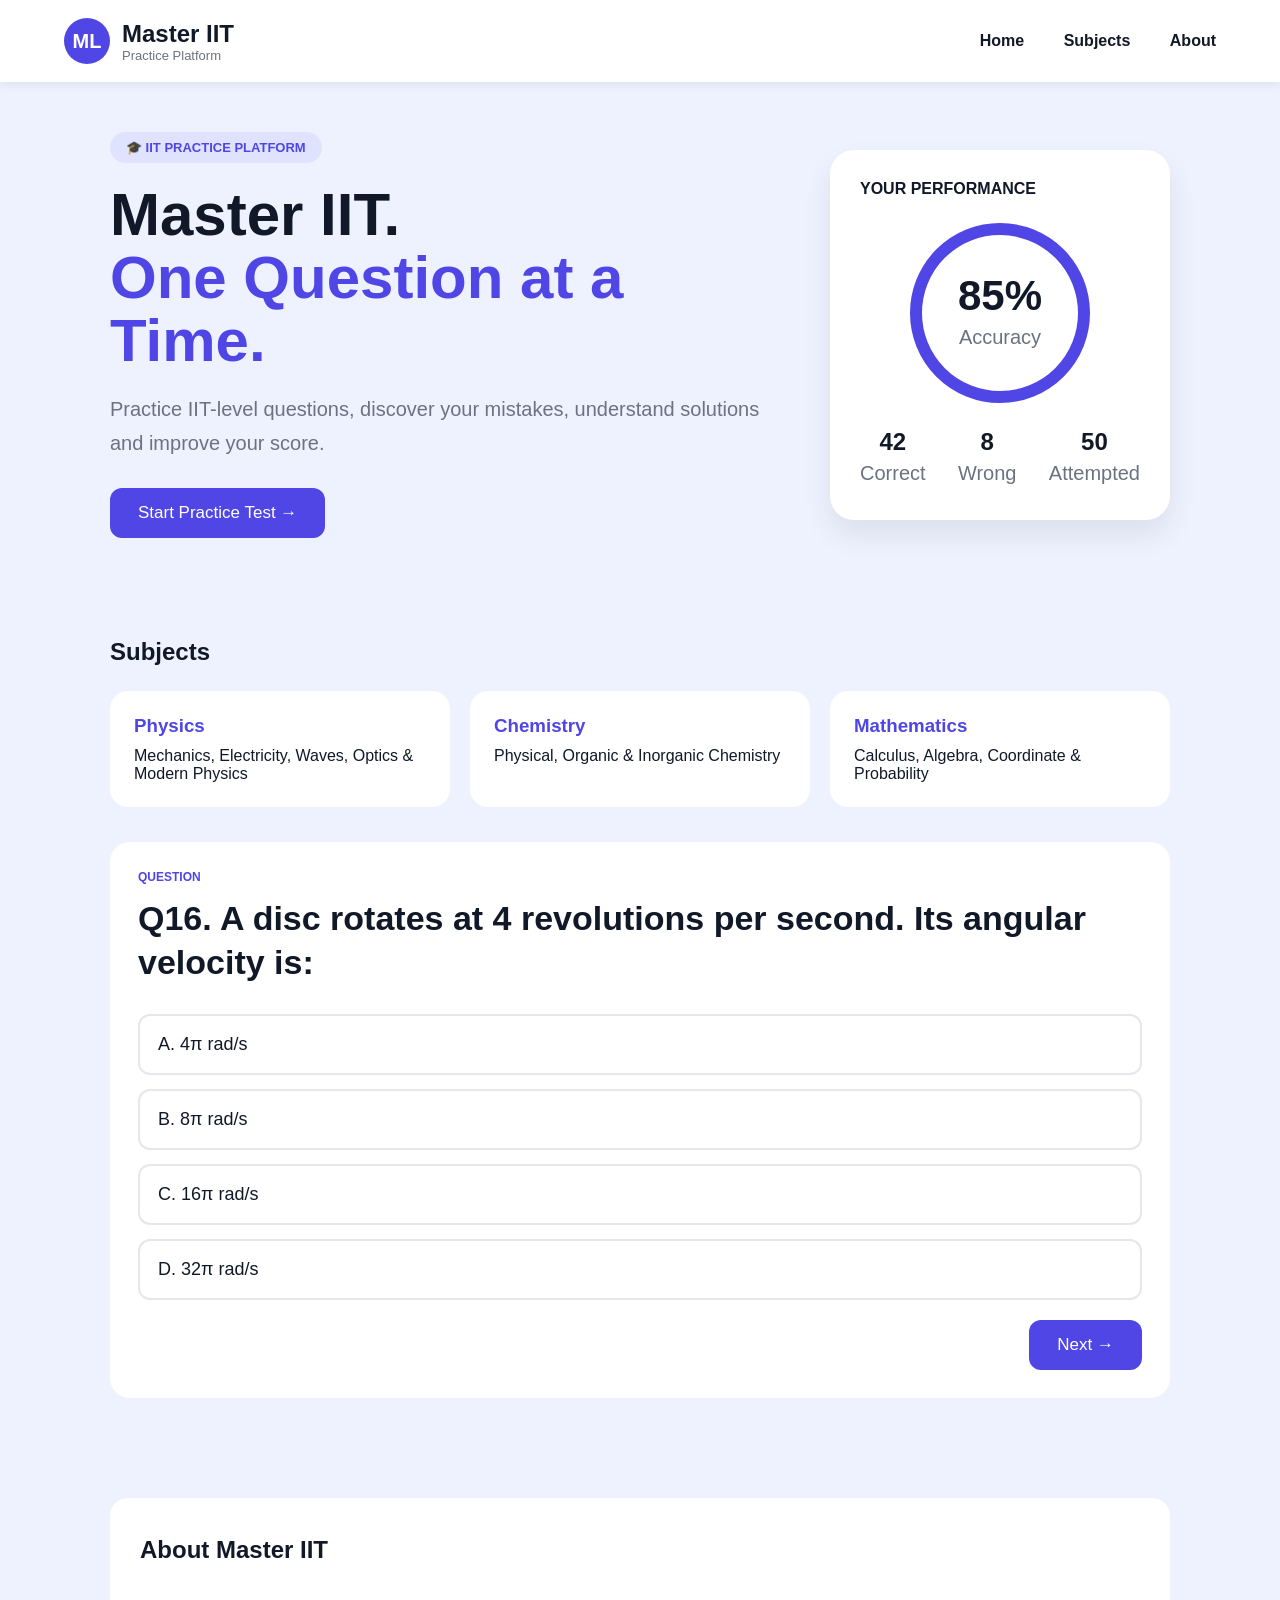
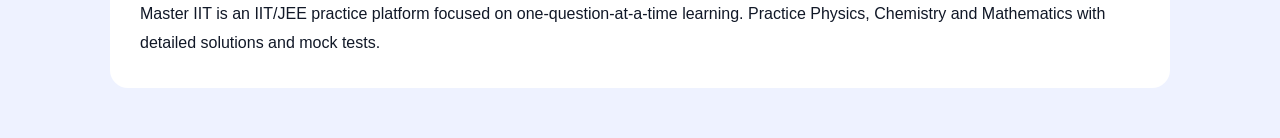
==== commit fd826ecb: "Update index.html" ====
--- a/index.html
+++ b/index.html
@@ -1,260 +1,362 @@
 <!DOCTYPE html>
 <html lang="en">
 <head>
-    <meta charset="UTF-8">
-    <meta name="viewport" content="width=device-width, initial-scale=1.0">
-    <title>ML IIT - Master Level IIT</title>
-    <link rel="stylesheet" href="style.css">
+<meta charset="UTF-8">
+<meta name="viewport" content="width=device-width, initial-scale=1.0">
+<title>Master IIT</title>
+
+<style>
+*{margin:0;padding:0;box-sizing:border-box;font-family:Arial,sans-serif}
+body{background:#eef2ff;color:#111827}
+html{scroll-behavior:smooth}
+
+header{
+background:#fff;
+position:sticky;
+top:0;
+z-index:999;
+box-shadow:0 2px 10px rgba(0,0,0,.08)
+}
+
+.navbar{
+max-width:1200px;
+margin:auto;
+display:flex;
+justify-content:space-between;
+align-items:center;
+padding:18px 24px
+}
+
+.logo{display:flex;align-items:center;gap:12px}
+.circle{
+width:46px;height:46px;border-radius:50%;
+background:#4f46e5;color:#fff;
+display:flex;align-items:center;justify-content:center;
+font-weight:bold;font-size:20px
+}
+.logo h2{font-size:24px}
+.logo p{font-size:13px;color:#6b7280}
+
+nav a{
+text-decoration:none;
+margin-left:35px;
+font-weight:600;
+color:#111827
+}
+nav a:hover{color:#4f46e5}
+
+section{max-width:1100px;margin:auto;padding:50px 20px}
+
+.hero{
+display:grid;
+grid-template-columns:1fr 340px;
+gap:50px;
+align-items:center
+}
+
+.badge{
+display:inline-block;
+padding:8px 16px;
+background:#dfe3ff;
+border-radius:20px;
+color:#4f46e5;
+font-size:13px;
+font-weight:bold
+}
+
+.hero h1{
+font-size:60px;
+line-height:1.05;
+margin:20px 0
+}
+.hero h1 span{color:#4f46e5}
+.hero p{font-size:20px;color:#6b7280;line-height:1.7}
+
+.btn{
+margin-top:28px;
+padding:15px 28px;
+border:none;
+border-radius:12px;
+background:#4f46e5;
+color:#fff;
+font-size:17px;
+cursor:pointer
+}
+
+.card{
+background:#fff;
+padding:30px;
+border-radius:24px;
+box-shadow:0 15px 30px rgba(0,0,0,.08)
+}
+
+.progress{
+width:180px;height:180px;
+margin:25px auto;
+border:12px solid #4f46e5;
+border-radius:50%;
+display:flex;
+align-items:center;
+justify-content:center;
+flex-direction:column
+}
+.progress h2{font-size:42px}
+.stats{display:flex;justify-content:space-between;text-align:center}
+.stats b{font-size:24px}
+
+.grid{
+display:grid;
+grid-template-columns:repeat(auto-fit,minmax(220px,1fr));
+gap:20px;
+margin-top:25px
+}
+.subject{
+background:#fff;
+padding:24px;
+border-radius:18px
+}
+.subject h3{color:#4f46e5;margin-bottom:10px}
+
+.quiz{
+margin-top:35px;
+background:#fff;
+padding:28px;
+border-radius:20px
+}
+
+.label{
+font-size:12px;
+font-weight:bold;
+color:#4f46e5;
+margin-bottom:12px
+}
+
+.question{
+font-size:34px;
+font-weight:700;
+line-height:1.3;
+margin-bottom:30px
+}
+
+.option{
+border:2px solid #e5e7eb;
+border-radius:12px;
+padding:18px;
+margin-bottom:14px;
+cursor:pointer;
+font-size:18px;
+transition:.2s
+}
+.option:hover{border-color:#4f46e5}
+.option.active{
+background:#eef2ff;
+border-color:#4f46e5
+}
+
+.bottom{
+display:flex;
+justify-content:flex-end;
+margin-top:20px
+}
+
+.next{
+background:#4f46e5;
+color:#fff;
+border:none;
+padding:15px 28px;
+border-radius:12px;
+cursor:pointer;
+font-size:17px
+}
+
+.about{
+background:#fff;
+padding:30px;
+border-radius:18px;
+line-height:1.8
+}
+
+@media(max-width:768px){
+.hero{grid-template-columns:1fr}
+.hero h1{font-size:42px}
+.question{font-size:28px}
+}
+</style>
 </head>
-
 <body>
 
 <header>
-    <div class="logo">
-        <div class="logo-icon">ML</div>
-        <div>
-            <h1>ML IIT</h1>
-            <span>Master Level IIT</span>
-        </div>
-    </div>
-
-    <nav>
-        <a href="#home">Home</a>
-        <a href="#subjects">Subjects</a>
-        <a href="#about">About</a>
-    </nav>
+<div class="navbar">
+<div class="logo">
+<div class="circle">ML</div>
+<div>
+<h2>Master IIT</h2>
+<p>Practice Platform</p>
+</div>
+</div>
+
+<nav>
+<a href="#home">Home</a>
+<a href="#subjects">Subjects</a>
+<a href="#about">About</a>
+</nav>
+</div>
 </header>
 
-<main>
-
-    <!-- HOME -->
-    <section id="home" class="hero">
-        <div class="hero-text">
-            <span class="badge">🎓 IIT PRACTICE PLATFORM</span>
-
-            <h2>Master IIT.<br><span>One Question at a Time.</span></h2>
-
-            <p>
-                Practice IIT-level questions, discover your mistakes,
-                understand the solutions and improve your score.
-            </p>
-
-            <button onclick="startTest()">Start Practice Test →</button>
-        </div>
-
-        <div class="hero-card">
-            <div class="card-top">
-                <span>YOUR PERFORMANCE</span>
-                <span>📊</span>
-            </div>
-
-            <div class="score-circle">
-                <strong>85%</strong>
-                <small>Accuracy</small>
-            </div>
-
-            <div class="stats">
-                <div>
-                    <b>42</b>
-                    <span>Correct</span>
-                </div>
-                <div>
-                    <b>8</b>
-                    <span>Wrong</span>
-                </div>
-                <div>
-                    <b>50</b>
-                    <span>Attempted</span>
-                </div>
-            </div>
-        </div>
-    </section>
-
-    <!-- SUBJECTS -->
-    <section id="subjects">
-        <div class="section-title">
-            <span>CHOOSE YOUR SUBJECT</span>
-            <h2>Practice by Subject</h2>
-        </div>
-
-        <div class="subjects">
-
-            <div class="subject-card physics" onclick="startTest()">
-                <div class="subject-icon">⚡</div>
-                <h3>Physics</h3>
-                <p>Mechanics, Electrodynamics, Optics & more</p>
-                <button>Practice →</button>
-            </div>
-
-            <div class="subject-card chemistry" onclick="startTest()">
-                <div class="subject-icon">🧪</div>
-                <h3>Chemistry</h3>
-                <p>Organic, Inorganic & Physical Chemistry</p>
-                <button>Practice →</button>
-            </div>
-
-            <div class="subject-card mathematics" onclick="startTest()">
-                <div class="subject-icon">∑</div>
-                <h3>Mathematics</h3>
-                <p>Algebra, Calculus, Geometry & more</p>
-                <button>Practice →</button>
-            </div>
-
-        </div>
-    </section>
-
-    <!-- TEST -->
-    <section id="test" class="test-section hidden">
-
-        <div class="test-header">
-            <div>
-                <span>ML IIT PRACTICE TEST</span>
-                <h2 id="questionNumber">Question 1 of 5</h2>
-            </div>
-
-            <div class="timer">
-                ⏱️ <span id="timer">05:00</span>
-            </div>
-        </div>
-
-        <div class="progress">
-            <div id="progressBar"></div>
-        </div>
-
-        <div class="question-box">
-
-            <span class="question-tag">QUESTION</span>
-
-            <h2 id="questionText"></h2>
-
-            <div id="options"></div>
-
-            <div class="test-buttons">
-                <button id="previousBtn" onclick="previousQuestion()">
-                    ← Previous
-                </button>
-
-                <button id="nextBtn" onclick="nextQuestion()">
-                    Next →
-                </button>
-            </div>
-
-        </div>
-
-    </section>
-
-    <!-- RESULT -->
-    <section id="result" class="result-section hidden">
-
-        <div class="result-card">
-
-            <span class="badge">🎉 TEST COMPLETED</span>
-
-            <h2>Your Result</h2>
-
-            <div class="percentage">
-                <span id="percentage">0%</span>
-                <small>Percentage</small>
-            </div>
-
-            <div class="result-stats">
-
-                <div class="correct">
-                    <strong id="correctCount">0</strong>
-                    <span>Correct</span>
-                </div>
-
-                <div class="wrong">
-                    <strong id="wrongCount">0</strong>
-                    <span>Wrong</span>
-                </div>
-
-                <div class="unattempted">
-                    <strong id="unattemptedCount">0</strong>
-                    <span>Unattempted</span>
-                </div>
-
-            </div>
-
-            <div class="score">
-                Score: <strong id="score">0 / 5</strong>
-            </div>
-
-            <button onclick="showReview()">Review Mistakes →</button>
-
-        </div>
-
-    </section>
-
-    <!-- REVIEW -->
-    <section id="review" class="review-section hidden">
-
-        <div class="section-title">
-            <span>LEARN FROM YOUR MISTAKES</span>
-            <h2>Detailed Analysis</h2>
-        </div>
-
-        <div id="reviewContainer"></div>
-
-        <button class="home-button" onclick="goHome()">
-            ← Back to Home
-        </button>
-
-    </section>
-
-    <!-- ABOUT -->
-    <section id="about">
-
-        <div class="about-box">
-
-            <span class="badge">ABOUT ML IIT</span>
-
-            <h2>Practice. Analyze. Improve.</h2>
-
-            <p>
-                ML IIT is a practice platform designed for students
-                preparing for IIT-level examinations. Our goal is not
-                only to tell you whether your answer is correct,
-                but also to explain why you made a mistake.
-            </p>
-
-            <div class="features">
-
-                <div>
-                    <span>✓</span>
-                    <p>Detailed Solutions</p>
-                </div>
-
-                <div>
-                    <span>✓</span>
-                    <p>Mistake Analysis</p>
-                </div>
-
-                <div>
-                    <span>✓</span>
-                    <p>Performance Tracking</p>
-                </div>
-
-                <div>
-                    <span>✓</span>
-                    <p>Percentage Score</p>
-                </div>
-
-            </div>
-
-        </div>
-
-    </section>
-
-</main>
-
-<footer>
-    <h2>ML IIT</h2>
-    <p>Master Level IIT • Practice Smarter • Score Better</p>
-    <p>© 2026 ML IIT</p>
-</footer>
-
-<script src="script.js"></script>
+<section id="home">
+<div class="hero">
+<div>
+<div class="badge">🎓 IIT PRACTICE PLATFORM</div>
+
+<h1>Master IIT.<br><span>One Question at a Time.</span></h1>
+
+<p>
+Practice IIT-level questions, discover your mistakes,
+understand solutions and improve your score.
+</p>
+
+<button class="btn" onclick="location.href='#subjects'">Start Practice Test →</button>
+</div>
+
+<div class="card">
+<h4>YOUR PERFORMANCE</h4>
+
+<div class="progress">
+<h2>85%</h2>
+<p>Accuracy</p>
+</div>
+
+<div class="stats">
+<div><b>42</b><p>Correct</p></div>
+<div><b>8</b><p>Wrong</p></div>
+<div><b>50</b><p>Attempted</p></div>
+</div>
+</div>
+</div>
+</section>
+
+<section id="subjects">
+<h1>Subjects</h1>
+
+<div class="grid">
+<div class="subject">
+<h3>Physics</h3>
+<p>Mechanics, Electricity, Waves, Optics & Modern Physics</p>
+</div>
+
+<div class="subject">
+<h3>Chemistry</h3>
+<p>Physical, Organic & Inorganic Chemistry</p>
+</div>
+
+<div class="subject">
+<h3>Mathematics</h3>
+<p>Calculus, Algebra, Coordinate & Probability</p>
+</div>
+</div>
+
+<div class="quiz">
+
+<div class="label">QUESTION</div>
+
+<div id="questionText" class="question"></div>
+
+<div id="options"></div>
+
+<div class="bottom">
+<button class="next" id="nextBtn">Next →</button>
+</div>
+
+</div>
+</section>
+
+<section id="about">
+<div class="about">
+<h2>About Master IIT</h2><br>
+Master IIT is an IIT/JEE practice platform focused on one-question-at-a-time learning.
+Practice Physics, Chemistry and Mathematics with detailed solutions and mock tests.
+</div>
+</section>
+
+<script>
+const questions=[
+{
+q:"Q16. A disc rotates at 4 revolutions per second. Its angular velocity is:",
+o:["4π rad/s","8π rad/s","16π rad/s","32π rad/s"],
+a:1
+},
+{
+q:"Q17. Two charges +4 μC and +1 μC are 3 m apart. Where is the electric field zero?",
+o:["1 m from +4 μC","2 m from +4 μC","Midpoint","Outside the charges"],
+a:1
+},
+{
+q:"Q18. An ideal gas receives 600 J of heat and performs 250 J of work. Increase in internal energy is:",
+o:["350 J","600 J","850 J","250 J"],
+a:0
+},
+{
+q:"Q19. A wave has frequency 250 Hz and wavelength 1.2 m. Find its speed.",
+o:["200 m/s","250 m/s","300 m/s","360 m/s"],
+a:2
+},
+{
+q:"Q20. A convex lens has focal length 20 cm. An object is placed 40 cm away. Image distance is:",
+o:["10 cm","20 cm","40 cm","Infinity"],
+a:2
+}
+];
+
+let current=0;
+let selected=-1;
+
+const qt=document.getElementById("questionText");
+const op=document.getElementById("options");
+const next=document.getElementById("nextBtn");
+
+function loadQuestion(){
+
+selected=-1;
+
+qt.innerHTML=questions[current].q;
+op.innerHTML="";
+
+questions[current].o.forEach((x,i)=>{
+const div=document.createElement("div");
+div.className="option";
+div.innerHTML=`${String.fromCharCode(65+i)}. ${x}`;
+div.onclick=()=>{
+document.querySelectorAll(".option").forEach(e=>e.classList.remove("active"));
+div.classList.add("active");
+selected=i;
+};
+op.appendChild(div);
+});
+
+next.innerText=current===questions.length-1?"Finish":"Next →";
+}
+
+next.onclick=()=>{
+
+if(selected===-1){
+alert("Please select an option.");
+return;
+}
+
+current++;
+
+if(current>=questions.length){
+qt.innerHTML="🎉 Test Completed!";
+op.innerHTML="<h2>Your responses have been recorded.</h2>";
+next.style.display="none";
+return;
+}
+
+loadQuestion();
+};
+
+loadQuestion();
+</script>
 
 </body>
 </html>
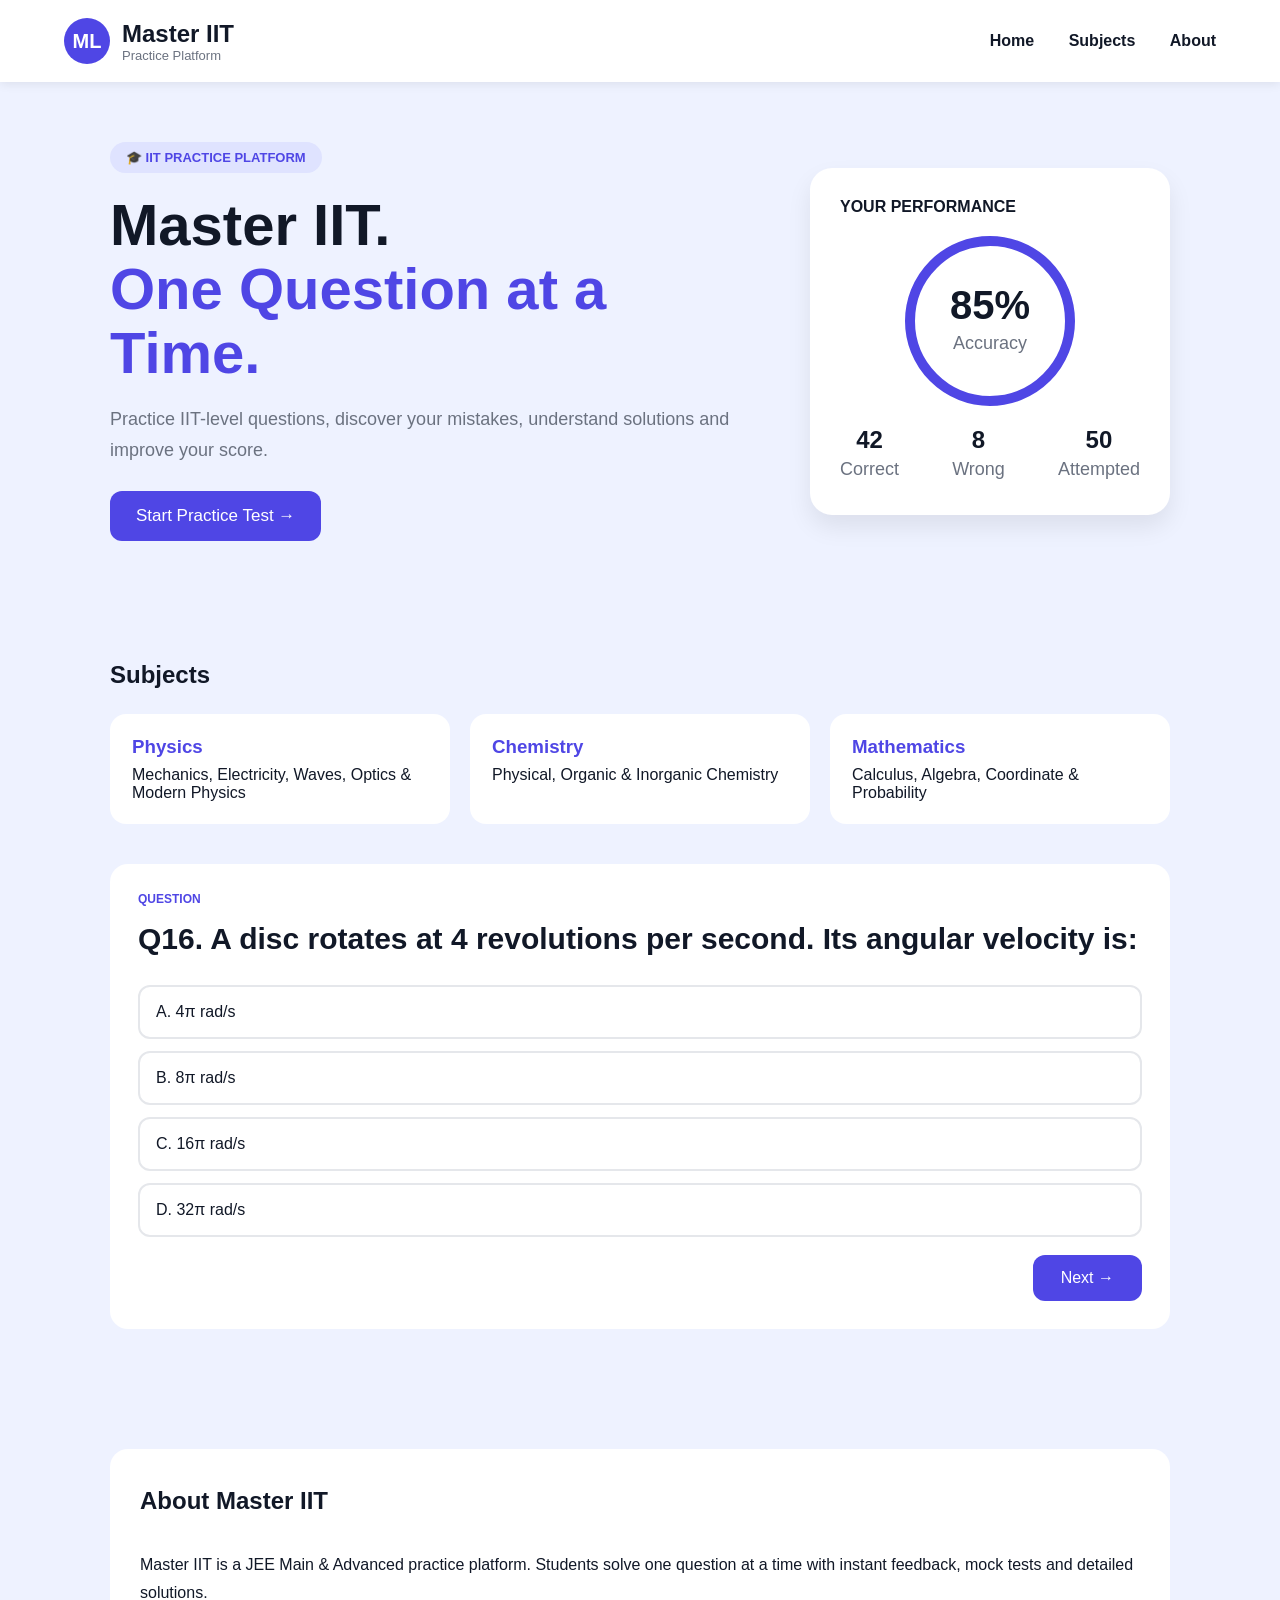
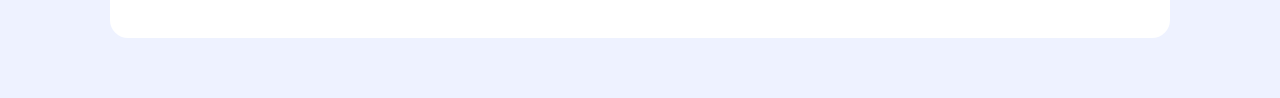
==== commit 27cd4448: "Update index.html" ====
--- a/index.html
+++ b/index.html
@@ -6,16 +6,16 @@
 <title>Master IIT</title>
 
 <style>
-*{margin:0;padding:0;box-sizing:border-box;font-family:Arial,sans-serif}
-body{background:#eef2ff;color:#111827}
-html{scroll-behavior:smooth}
+*{margin:0;padding:0;box-sizing:border-box;font-family:Arial,sans-serif;}
+html{scroll-behavior:smooth;}
+body{background:#eef2ff;color:#111827;}
 
 header{
-background:#fff;
 position:sticky;
 top:0;
+background:#fff;
+box-shadow:0 2px 10px rgba(0,0,0,.08);
 z-index:999;
-box-shadow:0 2px 10px rgba(0,0,0,.08)
 }
 
 .navbar{
@@ -24,162 +24,187 @@
 display:flex;
 justify-content:space-between;
 align-items:center;
-padding:18px 24px
-}
-
-.logo{display:flex;align-items:center;gap:12px}
+padding:18px 24px;
+}
+
+.logo{display:flex;align-items:center;gap:12px;}
 .circle{
 width:46px;height:46px;border-radius:50%;
 background:#4f46e5;color:#fff;
-display:flex;align-items:center;justify-content:center;
-font-weight:bold;font-size:20px
-}
-.logo h2{font-size:24px}
-.logo p{font-size:13px;color:#6b7280}
+display:flex;justify-content:center;align-items:center;
+font-weight:bold;font-size:20px;
+}
+
+.logo h2{font-size:24px;}
+.logo p{font-size:13px;color:#6b7280;}
 
 nav a{
 text-decoration:none;
-margin-left:35px;
+margin-left:30px;
+color:#111827;
 font-weight:600;
-color:#111827
-}
-nav a:hover{color:#4f46e5}
-
-section{max-width:1100px;margin:auto;padding:50px 20px}
+}
+
+nav a:hover{color:#4f46e5;}
+
+section{
+max-width:1100px;
+margin:auto;
+padding:60px 20px;
+}
 
 .hero{
 display:grid;
-grid-template-columns:1fr 340px;
-gap:50px;
-align-items:center
+grid-template-columns:1fr 360px;
+gap:40px;
+align-items:center;
 }
 
 .badge{
 display:inline-block;
+background:#dfe3ff;
 padding:8px 16px;
-background:#dfe3ff;
 border-radius:20px;
 color:#4f46e5;
 font-size:13px;
-font-weight:bold
+font-weight:bold;
 }
 
 .hero h1{
-font-size:60px;
-line-height:1.05;
-margin:20px 0
-}
-.hero h1 span{color:#4f46e5}
-.hero p{font-size:20px;color:#6b7280;line-height:1.7}
+font-size:58px;
+line-height:1.1;
+margin:20px 0;
+}
+
+.hero h1 span{color:#4f46e5;}
+
+.hero p{
+font-size:18px;
+color:#6b7280;
+line-height:1.7;
+}
 
 .btn{
-margin-top:28px;
-padding:15px 28px;
-border:none;
-border-radius:12px;
+margin-top:25px;
 background:#4f46e5;
 color:#fff;
+border:none;
+padding:15px 26px;
+border-radius:12px;
 font-size:17px;
-cursor:pointer
+cursor:pointer;
 }
 
 .card{
 background:#fff;
 padding:30px;
-border-radius:24px;
-box-shadow:0 15px 30px rgba(0,0,0,.08)
+border-radius:22px;
+box-shadow:0 12px 25px rgba(0,0,0,.08);
 }
 
 .progress{
-width:180px;height:180px;
-margin:25px auto;
-border:12px solid #4f46e5;
+width:170px;height:170px;
+border:10px solid #4f46e5;
 border-radius:50%;
+margin:20px auto;
 display:flex;
+justify-content:center;
 align-items:center;
-justify-content:center;
-flex-direction:column
-}
-.progress h2{font-size:42px}
-.stats{display:flex;justify-content:space-between;text-align:center}
-.stats b{font-size:24px}
+flex-direction:column;
+}
+
+.progress h2{font-size:40px;}
+
+.stats{
+display:flex;
+justify-content:space-between;
+text-align:center;
+}
+
+.stats b{font-size:24px;}
 
 .grid{
 display:grid;
 grid-template-columns:repeat(auto-fit,minmax(220px,1fr));
 gap:20px;
-margin-top:25px
-}
+margin-top:25px;
+}
+
 .subject{
 background:#fff;
-padding:24px;
-border-radius:18px
-}
-.subject h3{color:#4f46e5;margin-bottom:10px}
+padding:22px;
+border-radius:16px;
+}
+
+.subject h3{
+color:#4f46e5;
+margin-bottom:8px;
+}
 
 .quiz{
-margin-top:35px;
 background:#fff;
+margin-top:40px;
 padding:28px;
-border-radius:20px
+border-radius:18px;
 }
 
 .label{
+color:#4f46e5;
 font-size:12px;
 font-weight:bold;
-color:#4f46e5;
-margin-bottom:12px
+margin-bottom:12px;
 }
 
 .question{
-font-size:34px;
-font-weight:700;
-line-height:1.3;
-margin-bottom:30px
+font-size:30px;
+font-weight:bold;
+line-height:1.4;
+margin-bottom:25px;
 }
 
 .option{
 border:2px solid #e5e7eb;
 border-radius:12px;
-padding:18px;
-margin-bottom:14px;
+padding:16px;
+margin-bottom:12px;
 cursor:pointer;
-font-size:18px;
-transition:.2s
-}
-.option:hover{border-color:#4f46e5}
-.option.active{
+transition:.2s;
+}
+
+.option:hover{border-color:#4f46e5;}
+
+.active{
 background:#eef2ff;
-border-color:#4f46e5
+border-color:#4f46e5;
 }
 
 .bottom{
 display:flex;
 justify-content:flex-end;
-margin-top:20px
+margin-top:18px;
 }
 
 .next{
 background:#4f46e5;
 color:#fff;
 border:none;
-padding:15px 28px;
+padding:14px 28px;
 border-radius:12px;
 cursor:pointer;
-font-size:17px
+font-size:16px;
 }
 
 .about{
 background:#fff;
 padding:30px;
 border-radius:18px;
-line-height:1.8
+line-height:1.8;
 }
 
 @media(max-width:768px){
-.hero{grid-template-columns:1fr}
-.hero h1{font-size:42px}
-.question{font-size:28px}
+.hero{grid-template-columns:1fr;}
+.hero h1{font-size:42px;}
+.question{font-size:24px;}
 }
 </style>
 </head>
@@ -187,6 +212,7 @@
 
 <header>
 <div class="navbar">
+
 <div class="logo">
 <div class="circle">ML</div>
 <div>
@@ -200,12 +226,16 @@
 <a href="#subjects">Subjects</a>
 <a href="#about">About</a>
 </nav>
+
 </div>
 </header>
 
 <section id="home">
+
 <div class="hero">
+
 <div>
+
 <div class="badge">🎓 IIT PRACTICE PLATFORM</div>
 
 <h1>Master IIT.<br><span>One Question at a Time.</span></h1>
@@ -215,10 +245,14 @@
 understand solutions and improve your score.
 </p>
 
-<button class="btn" onclick="location.href='#subjects'">Start Practice Test →</button>
+<button class="btn" id="startBtn">
+Start Practice Test →
+</button>
+
 </div>
 
 <div class="card">
+
 <h4>YOUR PERFORMANCE</h4>
 
 <div class="progress">
@@ -231,14 +265,19 @@
 <div><b>8</b><p>Wrong</p></div>
 <div><b>50</b><p>Attempted</p></div>
 </div>
-</div>
-</div>
+
+</div>
+
+</div>
+
 </section>
 
 <section id="subjects">
+
 <h1>Subjects</h1>
 
 <div class="grid">
+
 <div class="subject">
 <h3>Physics</h3>
 <p>Mechanics, Electricity, Waves, Optics & Modern Physics</p>
@@ -253,13 +292,14 @@
 <h3>Mathematics</h3>
 <p>Calculus, Algebra, Coordinate & Probability</p>
 </div>
+
 </div>
 
 <div class="quiz">
 
 <div class="label">QUESTION</div>
 
-<div id="questionText" class="question"></div>
+<div id="question" class="question"></div>
 
 <div id="options"></div>
 
@@ -268,91 +308,129 @@
 </div>
 
 </div>
+
 </section>
 
 <section id="about">
+
 <div class="about">
+
 <h2>About Master IIT</h2><br>
-Master IIT is an IIT/JEE practice platform focused on one-question-at-a-time learning.
-Practice Physics, Chemistry and Mathematics with detailed solutions and mock tests.
-</div>
+
+Master IIT is a JEE Main & Advanced practice platform.
+Students solve one question at a time with instant feedback,
+mock tests and detailed solutions.
+
+</div>
+
 </section>
 
 <script>
-const questions=[
+const questions = [
 {
 q:"Q16. A disc rotates at 4 revolutions per second. Its angular velocity is:",
-o:["4π rad/s","8π rad/s","16π rad/s","32π rad/s"],
-a:1
+options:["4π rad/s","8π rad/s","16π rad/s","32π rad/s"],
+answer:1
 },
 {
 q:"Q17. Two charges +4 μC and +1 μC are 3 m apart. Where is the electric field zero?",
-o:["1 m from +4 μC","2 m from +4 μC","Midpoint","Outside the charges"],
-a:1
+options:["1 m from +4 μC","2 m from +4 μC","Midpoint","Outside the charges"],
+answer:1
 },
 {
 q:"Q18. An ideal gas receives 600 J of heat and performs 250 J of work. Increase in internal energy is:",
-o:["350 J","600 J","850 J","250 J"],
-a:0
+options:["350 J","600 J","850 J","250 J"],
+answer:0
 },
 {
 q:"Q19. A wave has frequency 250 Hz and wavelength 1.2 m. Find its speed.",
-o:["200 m/s","250 m/s","300 m/s","360 m/s"],
-a:2
+options:["200 m/s","250 m/s","300 m/s","360 m/s"],
+answer:2
 },
 {
 q:"Q20. A convex lens has focal length 20 cm. An object is placed 40 cm away. Image distance is:",
-o:["10 cm","20 cm","40 cm","Infinity"],
-a:2
+options:["10 cm","20 cm","40 cm","Infinity"],
+answer:2
 }
 ];
 
-let current=0;
-let selected=-1;
-
-const qt=document.getElementById("questionText");
-const op=document.getElementById("options");
-const next=document.getElementById("nextBtn");
+let current = 0;
+let selected = -1;
+
+const question = document.getElementById("question");
+const options = document.getElementById("options");
+const nextBtn = document.getElementById("nextBtn");
 
 function loadQuestion(){
 
 selected=-1;
 
-qt.innerHTML=questions[current].q;
-op.innerHTML="";
-
-questions[current].o.forEach((x,i)=>{
+const q=questions[current];
+
+question.innerHTML=q.q;
+
+options.innerHTML="";
+
+q.options.forEach((opt,index)=>{
+
 const div=document.createElement("div");
+
 div.className="option";
-div.innerHTML=`${String.fromCharCode(65+i)}. ${x}`;
+
+div.innerHTML=`${String.fromCharCode(65+index)}. ${opt}`;
+
 div.onclick=()=>{
-document.querySelectorAll(".option").forEach(e=>e.classList.remove("active"));
+
+document.querySelectorAll(".option").forEach(x=>x.classList.remove("active"));
+
 div.classList.add("active");
-selected=i;
+
+selected=index;
+
 };
-op.appendChild(div);
+
+options.appendChild(div);
+
 });
 
-next.innerText=current===questions.length-1?"Finish":"Next →";
-}
-
-next.onclick=()=>{
+nextBtn.innerText=current===questions.length-1?"Finish":"Next →";
+
+}
+
+document.getElementById("startBtn").onclick=()=>{
+
+document.getElementById("subjects").scrollIntoView({
+behavior:"smooth"
+});
+
+};
+
+nextBtn.onclick=()=>{
 
 if(selected===-1){
+
 alert("Please select an option.");
+
 return;
+
 }
 
 current++;
 
 if(current>=questions.length){
-qt.innerHTML="🎉 Test Completed!";
-op.innerHTML="<h2>Your responses have been recorded.</h2>";
-next.style.display="none";
+
+question.innerHTML="🎉 Test Completed";
+
+options.innerHTML="<h2>Your responses have been recorded.</h2>";
+
+nextBtn.style.display="none";
+
 return;
+
 }
 
 loadQuestion();
+
 };
 
 loadQuestion();
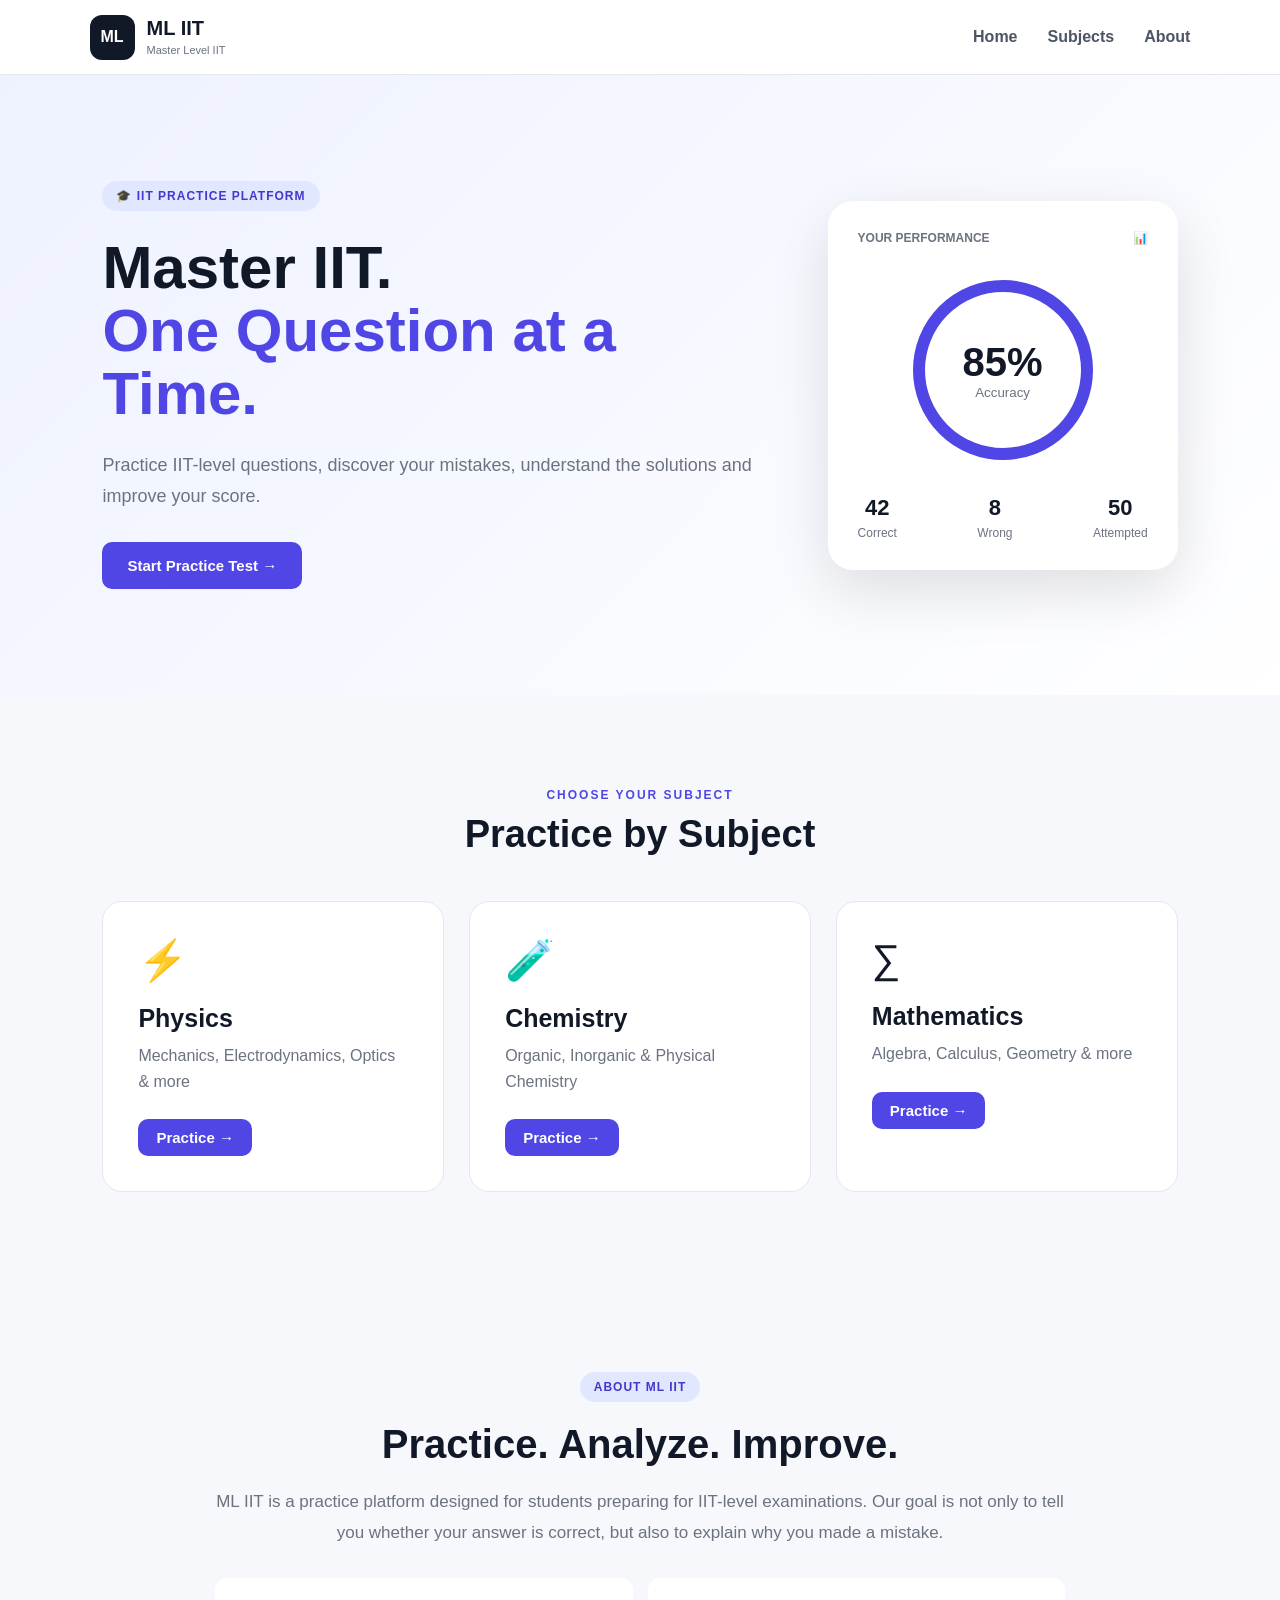
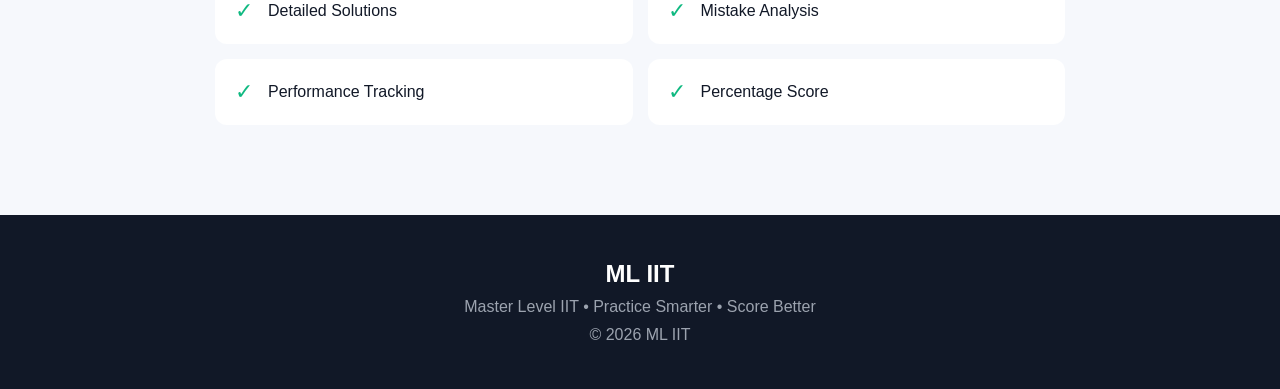
==== commit d2e702ce: "Update index.html" ====
--- a/index.html
+++ b/index.html
@@ -1,440 +1,260 @@
 <!DOCTYPE html>
 <html lang="en">
 <head>
-<meta charset="UTF-8">
-<meta name="viewport" content="width=device-width, initial-scale=1.0">
-<title>Master IIT</title>
-
-<style>
-*{margin:0;padding:0;box-sizing:border-box;font-family:Arial,sans-serif;}
-html{scroll-behavior:smooth;}
-body{background:#eef2ff;color:#111827;}
-
-header{
-position:sticky;
-top:0;
-background:#fff;
-box-shadow:0 2px 10px rgba(0,0,0,.08);
-z-index:999;
-}
-
-.navbar{
-max-width:1200px;
-margin:auto;
-display:flex;
-justify-content:space-between;
-align-items:center;
-padding:18px 24px;
-}
-
-.logo{display:flex;align-items:center;gap:12px;}
-.circle{
-width:46px;height:46px;border-radius:50%;
-background:#4f46e5;color:#fff;
-display:flex;justify-content:center;align-items:center;
-font-weight:bold;font-size:20px;
-}
-
-.logo h2{font-size:24px;}
-.logo p{font-size:13px;color:#6b7280;}
-
-nav a{
-text-decoration:none;
-margin-left:30px;
-color:#111827;
-font-weight:600;
-}
-
-nav a:hover{color:#4f46e5;}
-
-section{
-max-width:1100px;
-margin:auto;
-padding:60px 20px;
-}
-
-.hero{
-display:grid;
-grid-template-columns:1fr 360px;
-gap:40px;
-align-items:center;
-}
-
-.badge{
-display:inline-block;
-background:#dfe3ff;
-padding:8px 16px;
-border-radius:20px;
-color:#4f46e5;
-font-size:13px;
-font-weight:bold;
-}
-
-.hero h1{
-font-size:58px;
-line-height:1.1;
-margin:20px 0;
-}
-
-.hero h1 span{color:#4f46e5;}
-
-.hero p{
-font-size:18px;
-color:#6b7280;
-line-height:1.7;
-}
-
-.btn{
-margin-top:25px;
-background:#4f46e5;
-color:#fff;
-border:none;
-padding:15px 26px;
-border-radius:12px;
-font-size:17px;
-cursor:pointer;
-}
-
-.card{
-background:#fff;
-padding:30px;
-border-radius:22px;
-box-shadow:0 12px 25px rgba(0,0,0,.08);
-}
-
-.progress{
-width:170px;height:170px;
-border:10px solid #4f46e5;
-border-radius:50%;
-margin:20px auto;
-display:flex;
-justify-content:center;
-align-items:center;
-flex-direction:column;
-}
-
-.progress h2{font-size:40px;}
-
-.stats{
-display:flex;
-justify-content:space-between;
-text-align:center;
-}
-
-.stats b{font-size:24px;}
-
-.grid{
-display:grid;
-grid-template-columns:repeat(auto-fit,minmax(220px,1fr));
-gap:20px;
-margin-top:25px;
-}
-
-.subject{
-background:#fff;
-padding:22px;
-border-radius:16px;
-}
-
-.subject h3{
-color:#4f46e5;
-margin-bottom:8px;
-}
-
-.quiz{
-background:#fff;
-margin-top:40px;
-padding:28px;
-border-radius:18px;
-}
-
-.label{
-color:#4f46e5;
-font-size:12px;
-font-weight:bold;
-margin-bottom:12px;
-}
-
-.question{
-font-size:30px;
-font-weight:bold;
-line-height:1.4;
-margin-bottom:25px;
-}
-
-.option{
-border:2px solid #e5e7eb;
-border-radius:12px;
-padding:16px;
-margin-bottom:12px;
-cursor:pointer;
-transition:.2s;
-}
-
-.option:hover{border-color:#4f46e5;}
-
-.active{
-background:#eef2ff;
-border-color:#4f46e5;
-}
-
-.bottom{
-display:flex;
-justify-content:flex-end;
-margin-top:18px;
-}
-
-.next{
-background:#4f46e5;
-color:#fff;
-border:none;
-padding:14px 28px;
-border-radius:12px;
-cursor:pointer;
-font-size:16px;
-}
-
-.about{
-background:#fff;
-padding:30px;
-border-radius:18px;
-line-height:1.8;
-}
-
-@media(max-width:768px){
-.hero{grid-template-columns:1fr;}
-.hero h1{font-size:42px;}
-.question{font-size:24px;}
-}
-</style>
+    <meta charset="UTF-8">
+    <meta name="viewport" content="width=device-width, initial-scale=1.0">
+    <title>ML IIT - Master Level IIT</title>
+    <link rel="stylesheet" href="style.css">
 </head>
+
 <body>
 
 <header>
-<div class="navbar">
-
-<div class="logo">
-<div class="circle">ML</div>
-<div>
-<h2>Master IIT</h2>
-<p>Practice Platform</p>
-</div>
-</div>
-
-<nav>
-<a href="#home">Home</a>
-<a href="#subjects">Subjects</a>
-<a href="#about">About</a>
-</nav>
-
-</div>
+    <div class="logo">
+        <div class="logo-icon">ML</div>
+        <div>
+            <h1>ML IIT</h1>
+            <span>Master Level IIT</span>
+        </div>
+    </div>
+
+    <nav>
+        <a href="#home">Home</a>
+        <a href="#subjects">Subjects</a>
+        <a href="#about">About</a>
+    </nav>
 </header>
 
-<section id="home">
-
-<div class="hero">
-
-<div>
-
-<div class="badge">🎓 IIT PRACTICE PLATFORM</div>
-
-<h1>Master IIT.<br><span>One Question at a Time.</span></h1>
-
-<p>
-Practice IIT-level questions, discover your mistakes,
-understand solutions and improve your score.
-</p>
-
-<button class="btn" id="startBtn">
-Start Practice Test →
-</button>
-
-</div>
-
-<div class="card">
-
-<h4>YOUR PERFORMANCE</h4>
-
-<div class="progress">
-<h2>85%</h2>
-<p>Accuracy</p>
-</div>
-
-<div class="stats">
-<div><b>42</b><p>Correct</p></div>
-<div><b>8</b><p>Wrong</p></div>
-<div><b>50</b><p>Attempted</p></div>
-</div>
-
-</div>
-
-</div>
-
-</section>
-
-<section id="subjects">
-
-<h1>Subjects</h1>
-
-<div class="grid">
-
-<div class="subject">
-<h3>Physics</h3>
-<p>Mechanics, Electricity, Waves, Optics & Modern Physics</p>
-</div>
-
-<div class="subject">
-<h3>Chemistry</h3>
-<p>Physical, Organic & Inorganic Chemistry</p>
-</div>
-
-<div class="subject">
-<h3>Mathematics</h3>
-<p>Calculus, Algebra, Coordinate & Probability</p>
-</div>
-
-</div>
-
-<div class="quiz">
-
-<div class="label">QUESTION</div>
-
-<div id="question" class="question"></div>
-
-<div id="options"></div>
-
-<div class="bottom">
-<button class="next" id="nextBtn">Next →</button>
-</div>
-
-</div>
-
-</section>
-
-<section id="about">
-
-<div class="about">
-
-<h2>About Master IIT</h2><br>
-
-Master IIT is a JEE Main & Advanced practice platform.
-Students solve one question at a time with instant feedback,
-mock tests and detailed solutions.
-
-</div>
-
-</section>
-
-<script>
-const questions = [
-{
-q:"Q16. A disc rotates at 4 revolutions per second. Its angular velocity is:",
-options:["4π rad/s","8π rad/s","16π rad/s","32π rad/s"],
-answer:1
-},
-{
-q:"Q17. Two charges +4 μC and +1 μC are 3 m apart. Where is the electric field zero?",
-options:["1 m from +4 μC","2 m from +4 μC","Midpoint","Outside the charges"],
-answer:1
-},
-{
-q:"Q18. An ideal gas receives 600 J of heat and performs 250 J of work. Increase in internal energy is:",
-options:["350 J","600 J","850 J","250 J"],
-answer:0
-},
-{
-q:"Q19. A wave has frequency 250 Hz and wavelength 1.2 m. Find its speed.",
-options:["200 m/s","250 m/s","300 m/s","360 m/s"],
-answer:2
-},
-{
-q:"Q20. A convex lens has focal length 20 cm. An object is placed 40 cm away. Image distance is:",
-options:["10 cm","20 cm","40 cm","Infinity"],
-answer:2
-}
-];
-
-let current = 0;
-let selected = -1;
-
-const question = document.getElementById("question");
-const options = document.getElementById("options");
-const nextBtn = document.getElementById("nextBtn");
-
-function loadQuestion(){
-
-selected=-1;
-
-const q=questions[current];
-
-question.innerHTML=q.q;
-
-options.innerHTML="";
-
-q.options.forEach((opt,index)=>{
-
-const div=document.createElement("div");
-
-div.className="option";
-
-div.innerHTML=`${String.fromCharCode(65+index)}. ${opt}`;
-
-div.onclick=()=>{
-
-document.querySelectorAll(".option").forEach(x=>x.classList.remove("active"));
-
-div.classList.add("active");
-
-selected=index;
-
-};
-
-options.appendChild(div);
-
-});
-
-nextBtn.innerText=current===questions.length-1?"Finish":"Next →";
-
-}
-
-document.getElementById("startBtn").onclick=()=>{
-
-document.getElementById("subjects").scrollIntoView({
-behavior:"smooth"
-});
-
-};
-
-nextBtn.onclick=()=>{
-
-if(selected===-1){
-
-alert("Please select an option.");
-
-return;
-
-}
-
-current++;
-
-if(current>=questions.length){
-
-question.innerHTML="🎉 Test Completed";
-
-options.innerHTML="<h2>Your responses have been recorded.</h2>";
-
-nextBtn.style.display="none";
-
-return;
-
-}
-
-loadQuestion();
-
-};
-
-loadQuestion();
-</script>
+<main>
+
+    <!-- HOME -->
+    <section id="home" class="hero">
+        <div class="hero-text">
+            <span class="badge">🎓 IIT PRACTICE PLATFORM</span>
+
+            <h2>Master IIT.<br><span>One Question at a Time.</span></h2>
+
+            <p>
+                Practice IIT-level questions, discover your mistakes,
+                understand the solutions and improve your score.
+            </p>
+
+            <button onclick="startTest()">Start Practice Test →</button>
+        </div>
+
+        <div class="hero-card">
+            <div class="card-top">
+                <span>YOUR PERFORMANCE</span>
+                <span>📊</span>
+            </div>
+
+            <div class="score-circle">
+                <strong>85%</strong>
+                <small>Accuracy</small>
+            </div>
+
+            <div class="stats">
+                <div>
+                    <b>42</b>
+                    <span>Correct</span>
+                </div>
+                <div>
+                    <b>8</b>
+                    <span>Wrong</span>
+                </div>
+                <div>
+                    <b>50</b>
+                    <span>Attempted</span>
+                </div>
+            </div>
+        </div>
+    </section>
+
+    <!-- SUBJECTS -->
+    <section id="subjects">
+        <div class="section-title">
+            <span>CHOOSE YOUR SUBJECT</span>
+            <h2>Practice by Subject</h2>
+        </div>
+
+        <div class="subjects">
+
+            <div class="subject-card physics" onclick="startTest()">
+                <div class="subject-icon">⚡</div>
+                <h3>Physics</h3>
+                <p>Mechanics, Electrodynamics, Optics & more</p>
+                <button>Practice →</button>
+            </div>
+
+            <div class="subject-card chemistry" onclick="startTest()">
+                <div class="subject-icon">🧪</div>
+                <h3>Chemistry</h3>
+                <p>Organic, Inorganic & Physical Chemistry</p>
+                <button>Practice →</button>
+            </div>
+
+            <div class="subject-card mathematics" onclick="startTest()">
+                <div class="subject-icon">∑</div>
+                <h3>Mathematics</h3>
+                <p>Algebra, Calculus, Geometry & more</p>
+                <button>Practice →</button>
+            </div>
+
+        </div>
+    </section>
+
+    <!-- TEST -->
+    <section id="test" class="test-section hidden">
+
+        <div class="test-header">
+            <div>
+                <span>ML IIT PRACTICE TEST</span>
+                <h2 id="questionNumber">Question 1 of 5</h2>
+            </div>
+
+            <div class="timer">
+                ⏱️ <span id="timer">05:00</span>
+            </div>
+        </div>
+
+        <div class="progress">
+            <div id="progressBar"></div>
+        </div>
+
+        <div class="question-box">
+
+            <span class="question-tag">QUESTION</span>
+
+            <h2 id="questionText"></h2>
+
+            <div id="options"></div>
+
+            <div class="test-buttons">
+                <button id="previousBtn" onclick="previousQuestion()">
+                    ← Previous
+                </button>
+
+                <button id="nextBtn" onclick="nextQuestion()">
+                    Next →
+                </button>
+            </div>
+
+        </div>
+
+    </section>
+
+    <!-- RESULT -->
+    <section id="result" class="result-section hidden">
+
+        <div class="result-card">
+
+            <span class="badge">🎉 TEST COMPLETED</span>
+
+            <h2>Your Result</h2>
+
+            <div class="percentage">
+                <span id="percentage">0%</span>
+                <small>Percentage</small>
+            </div>
+
+            <div class="result-stats">
+
+                <div class="correct">
+                    <strong id="correctCount">0</strong>
+                    <span>Correct</span>
+                </div>
+
+                <div class="wrong">
+                    <strong id="wrongCount">0</strong>
+                    <span>Wrong</span>
+                </div>
+
+                <div class="unattempted">
+                    <strong id="unattemptedCount">0</strong>
+                    <span>Unattempted</span>
+                </div>
+
+            </div>
+
+            <div class="score">
+                Score: <strong id="score">0 / 5</strong>
+            </div>
+
+            <button onclick="showReview()">Review Mistakes →</button>
+
+        </div>
+
+    </section>
+
+    <!-- REVIEW -->
+    <section id="review" class="review-section hidden">
+
+        <div class="section-title">
+            <span>LEARN FROM YOUR MISTAKES</span>
+            <h2>Detailed Analysis</h2>
+        </div>
+
+        <div id="reviewContainer"></div>
+
+        <button class="home-button" onclick="goHome()">
+            ← Back to Home
+        </button>
+
+    </section>
+
+    <!-- ABOUT -->
+    <section id="about">
+
+        <div class="about-box">
+
+            <span class="badge">ABOUT ML IIT</span>
+
+            <h2>Practice. Analyze. Improve.</h2>
+
+            <p>
+                ML IIT is a practice platform designed for students
+                preparing for IIT-level examinations. Our goal is not
+                only to tell you whether your answer is correct,
+                but also to explain why you made a mistake.
+            </p>
+
+            <div class="features">
+
+                <div>
+                    <span>✓</span>
+                    <p>Detailed Solutions</p>
+                </div>
+
+                <div>
+                    <span>✓</span>
+                    <p>Mistake Analysis</p>
+                </div>
+
+                <div>
+                    <span>✓</span>
+                    <p>Performance Tracking</p>
+                </div>
+
+                <div>
+                    <span>✓</span>
+                    <p>Percentage Score</p>
+                </div>
+
+            </div>
+
+        </div>
+
+    </section>
+
+</main>
+
+<footer>
+    <h2>ML IIT</h2>
+    <p>Master Level IIT • Practice Smarter • Score Better</p>
+    <p>© 2026 ML IIT</p>
+</footer>
+
+<script src="script.js"></script>
 
 </body>
 </html>
--- a/style.css
+++ b/style.css
@@ -0,0 +1,574 @@
+* {
+    margin: 0;
+    padding: 0;
+    box-sizing: border-box;
+}
+
+html {
+    scroll-behavior: smooth;
+}
+
+body {
+    font-family: Arial, Helvetica, sans-serif;
+    background: #f6f8fc;
+    color: #111827;
+}
+
+header {
+    height: 75px;
+    background: white;
+    display: flex;
+    align-items: center;
+    justify-content: space-between;
+    padding: 0 7%;
+    border-bottom: 1px solid #e5e7eb;
+    position: sticky;
+    top: 0;
+    z-index: 100;
+}
+
+.logo {
+    display: flex;
+    align-items: center;
+    gap: 12px;
+}
+
+.logo-icon {
+    width: 45px;
+    height: 45px;
+    background: #111827;
+    color: white;
+    display: flex;
+    align-items: center;
+    justify-content: center;
+    border-radius: 12px;
+    font-weight: bold;
+}
+
+.logo h1 {
+    font-size: 20px;
+}
+
+.logo span {
+    font-size: 11px;
+    color: #6b7280;
+}
+
+nav {
+    display: flex;
+    gap: 30px;
+}
+
+nav a {
+    text-decoration: none;
+    color: #4b5563;
+    font-weight: 600;
+}
+
+nav a:hover {
+    color: #111827;
+}
+
+.hero {
+    min-height: 620px;
+    padding: 90px 8%;
+    display: flex;
+    align-items: center;
+    justify-content: space-between;
+    gap: 60px;
+    background: linear-gradient(135deg, #eef2ff, #ffffff);
+}
+
+.hero-text {
+    max-width: 650px;
+}
+
+.badge {
+    display: inline-block;
+    background: #e0e7ff;
+    color: #4338ca;
+    padding: 8px 14px;
+    border-radius: 30px;
+    font-size: 12px;
+    font-weight: bold;
+    letter-spacing: 1px;
+}
+
+.hero h2 {
+    font-size: 60px;
+    line-height: 1.05;
+    margin: 25px 0;
+}
+
+.hero h2 span {
+    color: #4f46e5;
+}
+
+.hero p {
+    font-size: 18px;
+    line-height: 1.7;
+    color: #6b7280;
+    margin-bottom: 30px;
+}
+
+button {
+    border: none;
+    background: #4f46e5;
+    color: white;
+    padding: 15px 25px;
+    border-radius: 10px;
+    font-size: 15px;
+    font-weight: bold;
+    cursor: pointer;
+    transition: 0.2s;
+}
+
+button:hover {
+    transform: translateY(-2px);
+    background: #4338ca;
+}
+
+.hero-card {
+    width: 350px;
+    background: white;
+    padding: 30px;
+    border-radius: 25px;
+    box-shadow: 0 20px 60px rgba(0,0,0,0.12);
+}
+
+.card-top {
+    display: flex;
+    justify-content: space-between;
+    font-size: 12px;
+    color: #6b7280;
+    font-weight: bold;
+}
+
+.score-circle {
+    width: 180px;
+    height: 180px;
+    margin: 35px auto;
+    border-radius: 50%;
+    border: 12px solid #4f46e5;
+    display: flex;
+    flex-direction: column;
+    align-items: center;
+    justify-content: center;
+}
+
+.score-circle strong {
+    font-size: 40px;
+}
+
+.score-circle small {
+    color: #6b7280;
+}
+
+.stats {
+    display: flex;
+    justify-content: space-between;
+    text-align: center;
+}
+
+.stats div {
+    display: flex;
+    flex-direction: column;
+    gap: 5px;
+}
+
+.stats b {
+    font-size: 22px;
+}
+
+.stats span {
+    color: #6b7280;
+    font-size: 12px;
+}
+
+section {
+    padding: 90px 8%;
+}
+
+.section-title {
+    text-align: center;
+    margin-bottom: 45px;
+}
+
+.section-title span {
+    color: #4f46e5;
+    font-size: 12px;
+    font-weight: bold;
+    letter-spacing: 2px;
+}
+
+.section-title h2 {
+    font-size: 38px;
+    margin-top: 10px;
+}
+
+.subjects {
+    display: grid;
+    grid-template-columns: repeat(3, 1fr);
+    gap: 25px;
+}
+
+.subject-card {
+    background: white;
+    padding: 35px;
+    border-radius: 20px;
+    border: 1px solid #e5e7eb;
+    transition: 0.3s;
+}
+
+.subject-card:hover {
+    transform: translateY(-8px);
+    box-shadow: 0 15px 40px rgba(0,0,0,0.1);
+}
+
+.subject-icon {
+    font-size: 40px;
+    margin-bottom: 20px;
+}
+
+.subject-card h3 {
+    font-size: 25px;
+    margin-bottom: 10px;
+}
+
+.subject-card p {
+    color: #6b7280;
+    line-height: 1.6;
+    margin-bottom: 25px;
+}
+
+.subject-card button {
+    padding: 10px 18px;
+}
+
+.test-section {
+    min-height: 700px;
+}
+
+.test-header {
+    max-width: 900px;
+    margin: auto;
+    display: flex;
+    justify-content: space-between;
+    align-items: center;
+}
+
+.test-header span {
+    color: #4f46e5;
+    font-size: 12px;
+    font-weight: bold;
+}
+
+.test-header h2 {
+    margin-top: 8px;
+}
+
+.timer {
+    background: #111827;
+    color: white;
+    padding: 12px 20px;
+    border-radius: 10px;
+    font-weight: bold;
+}
+
+.progress {
+    max-width: 900px;
+    height: 8px;
+    background: #e5e7eb;
+    border-radius: 20px;
+    margin: 25px auto;
+    overflow: hidden;
+}
+
+#progressBar {
+    height: 100%;
+    width: 20%;
+    background: #4f46e5;
+    transition: 0.3s;
+}
+
+.question-box {
+    max-width: 900px;
+    margin: 40px auto;
+    background: white;
+    padding: 40px;
+    border-radius: 20px;
+    box-shadow: 0 10px 35px rgba(0,0,0,0.08);
+}
+
+.question-tag {
+    color: #4f46e5;
+    font-size: 12px;
+    font-weight: bold;
+}
+
+#questionText {
+    margin: 20px 0 30px;
+    line-height: 1.5;
+}
+
+.option {
+    padding: 18px;
+    border: 2px solid #e5e7eb;
+    margin: 12px 0;
+    border-radius: 12px;
+    cursor: pointer;
+    transition: 0.2s;
+}
+
+.option:hover {
+    border-color: #818cf8;
+    background: #f5f3ff;
+}
+
+.option.selected {
+    border-color: #4f46e5;
+    background: #eef2ff;
+}
+
+.test-buttons {
+    display: flex;
+    justify-content: space-between;
+    margin-top: 30px;
+}
+
+.test-buttons button:first-child {
+    background: #e5e7eb;
+    color: #111827;
+}
+
+.hidden {
+    display: none !important;
+}
+
+.result-section {
+    min-height: 650px;
+    display: flex;
+    justify-content: center;
+    align-items: center;
+}
+
+.result-card {
+    text-align: center;
+    background: white;
+    padding: 50px;
+    width: 650px;
+    border-radius: 25px;
+    box-shadow: 0 20px 60px rgba(0,0,0,0.1);
+}
+
+.result-card h2 {
+    font-size: 40px;
+    margin: 20px;
+}
+
+.percentage {
+    width: 170px;
+    height: 170px;
+    border-radius: 50%;
+    border: 12px solid #4f46e5;
+    margin: 25px auto;
+    display: flex;
+    flex-direction: column;
+    justify-content: center;
+    align-items: center;
+}
+
+.percentage span {
+    font-size: 38px;
+    font-weight: bold;
+}
+
+.percentage small {
+    color: #6b7280;
+}
+
+.result-stats {
+    display: grid;
+    grid-template-columns: repeat(3, 1fr);
+    gap: 15px;
+    margin: 30px 0;
+}
+
+.result-stats div {
+    padding: 20px;
+    border-radius: 12px;
+}
+
+.result-stats strong {
+    display: block;
+    font-size: 28px;
+}
+
+.result-stats span {
+    color: #6b7280;
+    font-size: 13px;
+}
+
+.correct {
+    background: #ecfdf5;
+}
+
+.wrong {
+    background: #fef2f2;
+}
+
+.unattempted {
+    background: #f3f4f6;
+}
+
+.score {
+    margin-bottom: 25px;
+    font-size: 18px;
+}
+
+.review-section {
+    background: #f8fafc;
+}
+
+.review-card {
+    max-width: 900px;
+    margin: 20px auto;
+    background: white;
+    padding: 30px;
+    border-radius: 15px;
+    border-left: 5px solid #ef4444;
+}
+
+.review-card.correct-review {
+    border-left-color: #10b981;
+}
+
+.review-card h3 {
+    margin-bottom: 15px;
+}
+
+.review-card p {
+    margin: 8px 0;
+    line-height: 1.6;
+}
+
+.mistake {
+    background: #fff7ed;
+    padding: 15px;
+    border-radius: 10px;
+    margin-top: 15px;
+}
+
+.solution {
+    background: #ecfdf5;
+    padding: 15px;
+    border-radius: 10px;
+    margin-top: 15px;
+}
+
+.home-button {
+    display: block;
+    margin: 30px auto;
+}
+
+.about-box {
+    max-width: 850px;
+    margin: auto;
+    text-align: center;
+}
+
+.about-box h2 {
+    font-size: 40px;
+    margin: 20px 0;
+}
+
+.about-box > p {
+    color: #6b7280;
+    line-height: 1.8;
+    font-size: 17px;
+}
+
+.features {
+    display: grid;
+    grid-template-columns: repeat(2, 1fr);
+    gap: 15px;
+    margin-top: 30px;
+}
+
+.features div {
+    background: white;
+    padding: 20px;
+    border-radius: 12px;
+    display: flex;
+    align-items: center;
+    gap: 15px;
+    text-align: left;
+}
+
+.features span {
+    color: #10b981;
+    font-size: 22px;
+}
+
+footer {
+    background: #111827;
+    color: white;
+    text-align: center;
+    padding: 45px;
+}
+
+footer p {
+    color: #9ca3af;
+    margin-top: 10px;
+}
+
+@media (max-width: 800px) {
+
+    nav {
+        display: none;
+    }
+
+    .hero {
+        flex-direction: column;
+        padding: 60px 5%;
+    }
+
+    .hero h2 {
+        font-size: 42px;
+    }
+
+    .hero-card {
+        width: 100%;
+    }
+
+    .subjects {
+        grid-template-columns: 1fr;
+    }
+
+    section {
+        padding: 60px 5%;
+    }
+
+    .test-header {
+        flex-direction: column;
+        gap: 20px;
+        align-items: flex-start;
+    }
+
+    .question-box {
+        padding: 25px;
+    }
+
+    .result-card {
+        width: 100%;
+        padding: 30px 20px;
+    }
+
+    .result-stats {
+        grid-template-columns: 1fr;
+    }
+
+    .features {
+        grid-template-columns: 1fr;
+    }
+}
